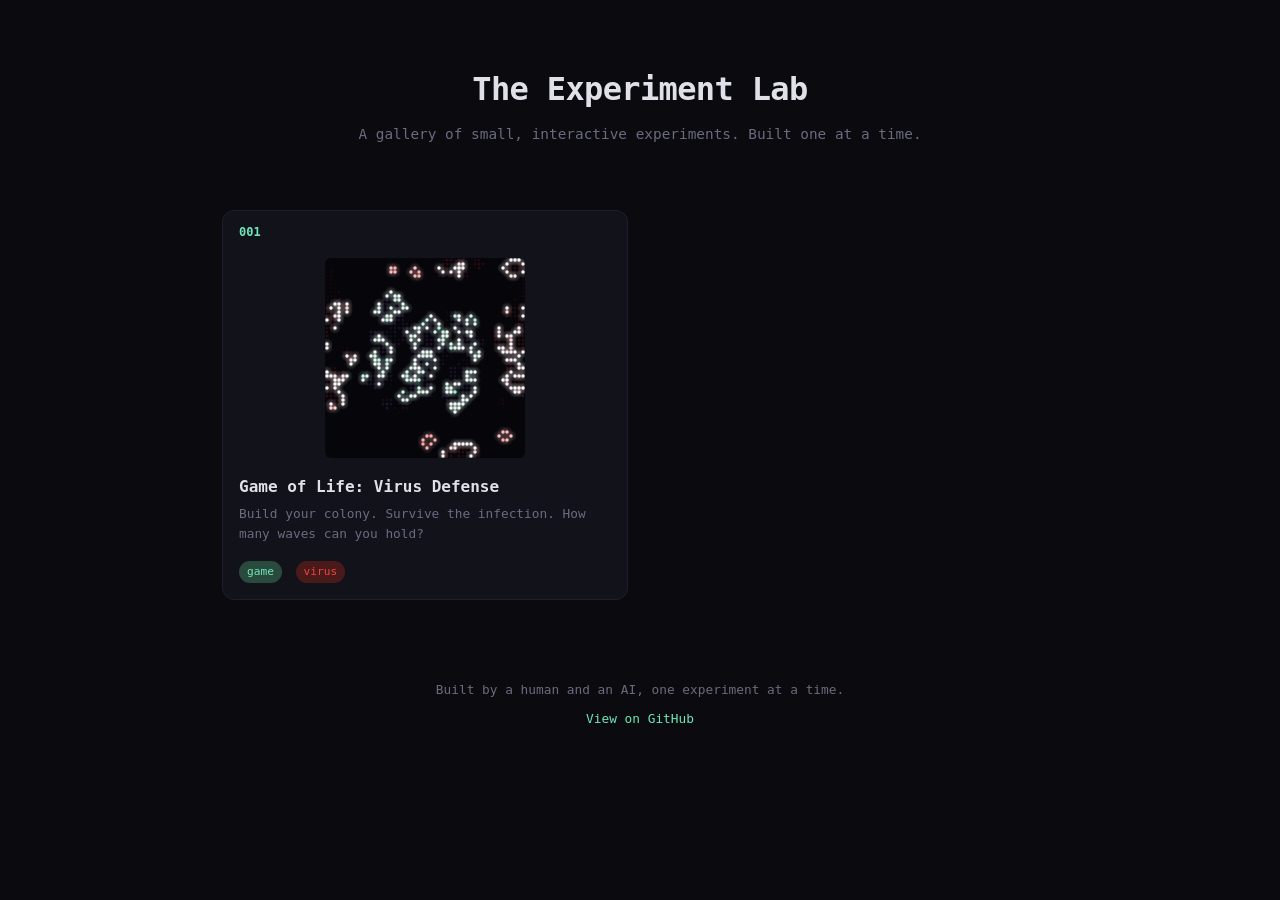
==== index.html @ 50972800 "Add virus defense game mode to Game of Life Two competing cell populations on the same grid: - Healt" ====
<!DOCTYPE html>
<html lang="en">
<head>
    <meta charset="UTF-8">
    <meta name="viewport" content="width=device-width, initial-scale=1.0">
    <title>The Experiment Lab</title>
    <link rel="stylesheet" href="style.css">
</head>
<body>
    <header>
        <h1>The Experiment Lab</h1>
        <p class="subtitle">A gallery of small, interactive experiments. Built one at a time.</p>
    </header>

    <main>
        <div class="grid">
            <a href="experiments/001-game-of-life/" class="card">
                <div class="card-number">001</div>
                <div class="card-preview">
                    <canvas id="preview-gol" width="200" height="200"></canvas>
                </div>
                <div class="card-info">
                    <h2>Game of Life: Virus Defense</h2>
                    <p>Build your colony. Survive the infection. How many waves can you hold?</p>
                    <span class="card-tag">game</span>
                    <span class="card-tag tag-virus">virus</span>
                </div>
            </a>
        </div>
    </main>

    <footer>
        <p>Built by a human and an AI, one experiment at a time.</p>
        <p><a href="https://github.com/runquik/gleaming_apple" class="gh-link">View on GitHub</a></p>
    </footer>

    <script>
    // Animated preview: green healthy vs red virus battle
    (function() {
        const canvas = document.getElementById('preview-gol');
        if (!canvas) return;
        const ctx = canvas.getContext('2d');
        const cols = 50, rows = 50;
        const cw = canvas.width / cols, ch = canvas.height / rows;
        const MAX_AGE = 60, FADE = 6, INF_THRESH = 3;
        const hPal = [[255,255,255],[110,231,183],[16,185,129],[6,95,70],[139,92,246]];
        const vPal = [[255,255,255],[252,165,165],[239,68,68],[185,28,28],[127,29,29]];

        let cType = new Uint8Array(rows*cols);
        let cAge = new Int16Array(rows*cols);
        let ghost = new Uint8Array(rows*cols);

        // Init: healthy in center, virus on edges
        for (let y = 0; y < rows; y++)
            for (let x = 0; x < cols; x++) {
                const i = y*cols+x;
                const edge = y < 3 || y >= rows-3 || x < 3 || x >= cols-3;
                const center = y > 12 && y < rows-12 && x > 12 && x < cols-12;
                if (center && Math.random() < 0.35) { cType[i]=1; cAge[i]=1; }
                else if (edge && Math.random() < 0.4) { cType[i]=2; cAge[i]=1; }
            }

        function lerp(stops, t) {
            t = Math.max(0, Math.min(1, t));
            const s = t*(stops.length-1), i = Math.floor(s), f = s-i;
            const a = stops[Math.min(i,stops.length-1)], b = stops[Math.min(i+1,stops.length-1)];
            return [a[0]+(b[0]-a[0])*f, a[1]+(b[1]-a[1])*f, a[2]+(b[2]-a[2])*f];
        }

        function step() {
            const nT = new Uint8Array(rows*cols), nA = new Int16Array(rows*cols);
            for (let y = 0; y < rows; y++)
                for (let x = 0; x < cols; x++) {
                    const i = y*cols+x;
                    let nH=0, nV=0;
                    for (let dy=-1;dy<=1;dy++) for(let dx=-1;dx<=1;dx++){
                        if(!dy&&!dx) continue;
                        const ni=((y+dy+rows)%rows)*cols+(x+dx+cols)%cols;
                        if(cType[ni]===1&&cAge[ni]>0) nH++;
                        if(cType[ni]===2&&cAge[ni]>0) nV++;
                    }
                    if(cType[i]===0||cAge[i]<=0){
                        const hB=nH===3, vB=nV===3;
                        if(hB&&vB){nT[i]=2;nA[i]=1;}
                        else if(vB){nT[i]=2;nA[i]=1;}
                        else if(hB){nT[i]=1;nA[i]=1;}
                        else{nT[i]=0;nA[i]=cAge[i]<0?cAge[i]+1:0;}
                    } else if(cType[i]===1){
                        if(nV>=INF_THRESH){nT[i]=2;nA[i]=1;}
                        else if(nH===2||nH===3){nT[i]=1;nA[i]=Math.min(cAge[i]+1,MAX_AGE);}
                        else{nT[i]=0;nA[i]=-FADE;}
                    } else {
                        if(nV===2||nV===3){nT[i]=2;nA[i]=Math.min(cAge[i]+1,MAX_AGE);}
                        else{nT[i]=0;nA[i]=-FADE;}
                    }
                }
            const prev=cType; cType=nT; cAge=nA;
            for(let i=0;i<rows*cols;i++){
                if(cType[i]===0&&cAge[i]<0&&prev[i]>0) ghost[i]=prev[i];
                else if(cAge[i]>=0) ghost[i]=0;
            }
            // If one side is extinct, reset
            let h=0,v=0;
            for(let i=0;i<rows*cols;i++){if(cType[i]===1&&cAge[i]>0)h++;if(cType[i]===2&&cAge[i]>0)v++;}
            if(h===0||v===0) reset();
        }

        function reset() {
            cType = new Uint8Array(rows*cols);
            cAge = new Int16Array(rows*cols);
            ghost = new Uint8Array(rows*cols);
            for (let y = 0; y < rows; y++)
                for (let x = 0; x < cols; x++) {
                    const i = y*cols+x;
                    const edge = y < 3 || y >= rows-3 || x < 3 || x >= cols-3;
                    const center = y > 12 && y < rows-12 && x > 12 && x < cols-12;
                    if (center && Math.random() < 0.35) { cType[i]=1; cAge[i]=1; }
                    else if (edge && Math.random() < 0.4) { cType[i]=2; cAge[i]=1; }
                }
        }

        function draw() {
            ctx.fillStyle = '#05050a';
            ctx.fillRect(0, 0, canvas.width, canvas.height);
            for (let y = 0; y < rows; y++)
                for (let x = 0; x < cols; x++) {
                    const i = y*cols+x, t=cType[i], a=cAge[i];
                    if(t>0&&a>0){
                        const pal = t===1?hPal:vPal;
                        const [r,g,b] = lerp(pal, a/MAX_AGE);
                        const cx=x*cw+cw/2, cy=y*ch+ch/2;
                        const br=Math.max(0.2,1-a/MAX_AGE);
                        const grad=ctx.createRadialGradient(cx,cy,0,cx,cy,cw*1.5);
                        grad.addColorStop(0,`rgba(${r|0},${g|0},${b|0},${(0.3*br).toFixed(2)})`);
                        grad.addColorStop(1,`rgba(${r|0},${g|0},${b|0},0)`);
                        ctx.fillStyle=grad;
                        ctx.fillRect(cx-cw*1.5,cy-ch*1.5,cw*3,ch*3);
                        ctx.fillStyle=`rgb(${r|0},${g|0},${b|0})`;
                        ctx.beginPath(); ctx.arc(cx,cy,cw/2-0.3,0,Math.PI*2); ctx.fill();
                    } else if(a<0){
                        const alpha=(-a/FADE)*0.3;
                        const [r,g,b]=ghost[i]===2?[120,30,30]:[80,60,120];
                        const cx=x*cw+cw/2, cy=y*ch+ch/2;
                        ctx.fillStyle=`rgba(${r},${g},${b},${alpha.toFixed(2)})`;
                        ctx.beginPath(); ctx.arc(cx,cy,cw/2-0.5,0,Math.PI*2); ctx.fill();
                    }
                }
        }

        function tick() { step(); draw(); }
        draw();
        setInterval(tick, 80);
    })();
    </script>
</body>
</html>
---- style.css ----
*,
*::before,
*::after {
    margin: 0;
    padding: 0;
    box-sizing: border-box;
}

:root {
    --bg: #0a0a0f;
    --surface: #12121a;
    --border: #1e1e2e;
    --text: #e0e0e8;
    --text-dim: #6b6b80;
    --accent: #6ee7b7;
    --accent-dim: #2a4a3e;
}

body {
    font-family: 'SF Mono', 'Fira Code', 'Cascadia Code', 'Consolas', monospace;
    background: var(--bg);
    color: var(--text);
    min-height: 100vh;
    line-height: 1.6;
}

header {
    text-align: center;
    padding: 4rem 2rem 2rem;
}

header h1 {
    font-size: 2rem;
    font-weight: 600;
    letter-spacing: -0.02em;
    margin-bottom: 0.5rem;
}

.subtitle {
    color: var(--text-dim);
    font-size: 0.9rem;
}

main {
    max-width: 900px;
    margin: 0 auto;
    padding: 2rem;
}

.grid {
    display: grid;
    grid-template-columns: repeat(auto-fill, minmax(280px, 1fr));
    gap: 1.5rem;
}

.card {
    display: block;
    background: var(--surface);
    border: 1px solid var(--border);
    border-radius: 12px;
    overflow: hidden;
    text-decoration: none;
    color: inherit;
    transition: border-color 0.2s, transform 0.2s;
}

.card:hover {
    border-color: var(--accent-dim);
    transform: translateY(-2px);
}

.card-number {
    padding: 0.75rem 1rem 0;
    font-size: 0.75rem;
    color: var(--accent);
    font-weight: 600;
}

.card-preview {
    padding: 1rem;
    display: flex;
    justify-content: center;
}

.card-preview canvas {
    border-radius: 6px;
    width: 100%;
    max-width: 200px;
    height: auto;
    aspect-ratio: 1;
}

.card-info {
    padding: 0 1rem 1rem;
}

.card-info h2 {
    font-size: 1rem;
    font-weight: 600;
    margin-bottom: 0.25rem;
}

.card-info p {
    font-size: 0.8rem;
    color: var(--text-dim);
    margin-bottom: 0.75rem;
}

.card-tag {
    display: inline-block;
    font-size: 0.7rem;
    padding: 0.15rem 0.5rem;
    background: var(--accent-dim);
    color: var(--accent);
    border-radius: 100px;
    margin-right: 0.25rem;
}

.card-tag.tag-virus {
    background: #4a1a1a;
    color: #ef4444;
}

footer {
    text-align: center;
    padding: 3rem 2rem;
    color: var(--text-dim);
    font-size: 0.8rem;
}

footer p {
    margin-bottom: 0.5rem;
}

.gh-link {
    color: var(--accent);
    text-decoration: none;
}

.gh-link:hover {
    text-decoration: underline;
}
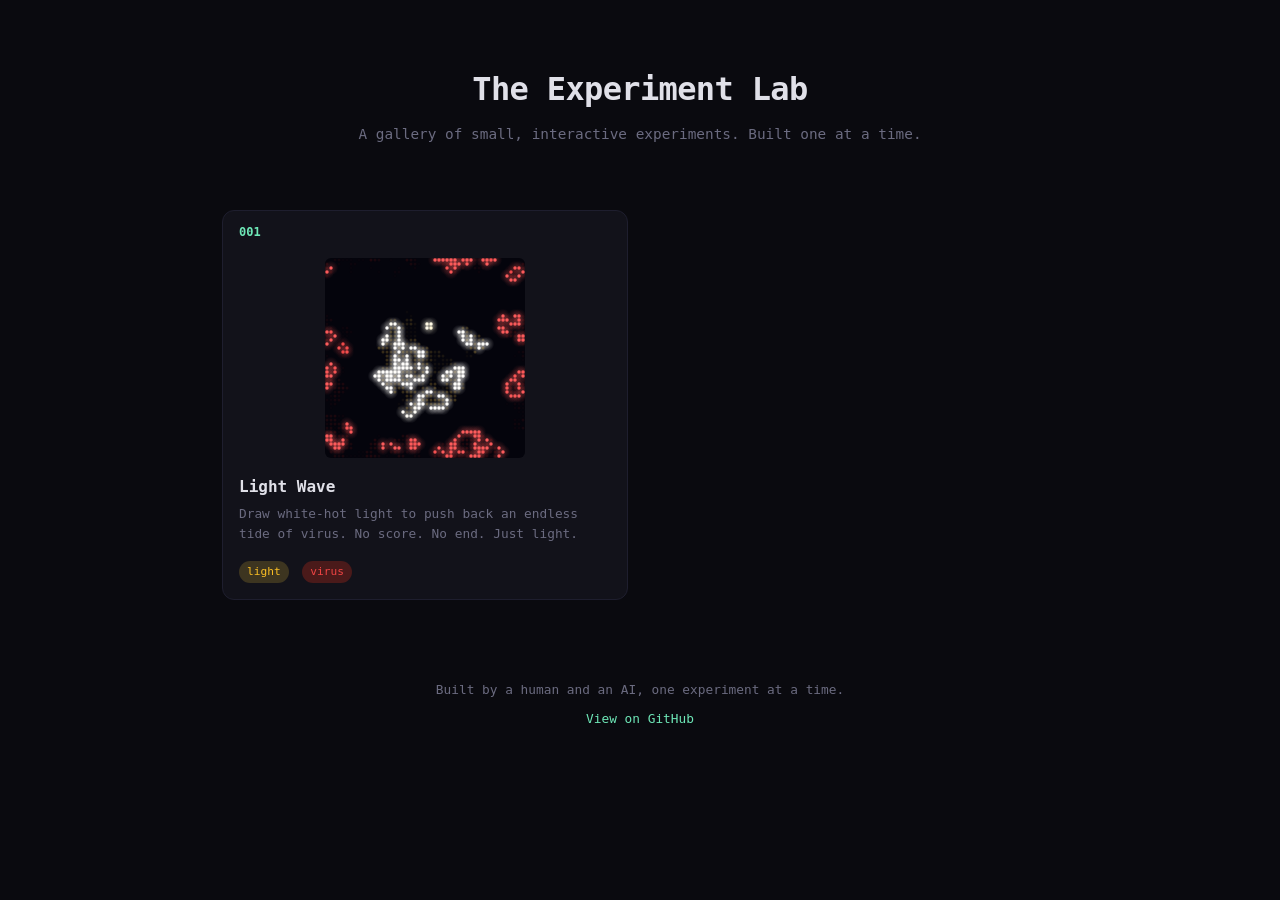
==== commit ab49a219: "Reimagine Game of Life as Light Wave — a meditative light-vs-virus experience Strip away all buttons" ====
--- a/index.html
+++ b/index.html
@@ -20,9 +20,9 @@
                     <canvas id="preview-gol" width="200" height="200"></canvas>
                 </div>
                 <div class="card-info">
-                    <h2>Game of Life: Virus Defense</h2>
-                    <p>Build your colony. Survive the infection. How many waves can you hold?</p>
-                    <span class="card-tag">game</span>
+                    <h2>Light Wave</h2>
+                    <p>Draw white-hot light to push back an endless tide of virus. No score. No end. Just light.</p>
+                    <span class="card-tag tag-light">light</span>
                     <span class="card-tag tag-virus">virus</span>
                 </div>
             </a>
@@ -35,30 +35,38 @@
     </footer>
 
     <script>
-    // Animated preview: green healthy vs red virus battle
+    // Preview: light vs virus battle with matching palettes
     (function() {
         const canvas = document.getElementById('preview-gol');
         if (!canvas) return;
         const ctx = canvas.getContext('2d');
         const cols = 50, rows = 50;
         const cw = canvas.width / cols, ch = canvas.height / rows;
-        const MAX_AGE = 60, FADE = 6, INF_THRESH = 3;
-        const hPal = [[255,255,255],[110,231,183],[16,185,129],[6,95,70],[139,92,246]];
-        const vPal = [[255,255,255],[252,165,165],[239,68,68],[185,28,28],[127,29,29]];
+        const MAX_AGE = 80, FADE = 8, CONV_L = 2, CONV_V = 4;
+
+        // Matching palettes from main game
+        const lPal = [[255,255,255],[255,245,210],[255,215,120],[255,175,55],[210,115,40]];
+        const vPal = [[255,95,95],[225,50,50],[185,22,22],[130,12,12],[75,5,5]];
 
         let cType = new Uint8Array(rows*cols);
-        let cAge = new Int16Array(rows*cols);
+        let cAge  = new Int16Array(rows*cols);
         let ghost = new Uint8Array(rows*cols);
+        let tick  = 0;
 
-        // Init: healthy in center, virus on edges
-        for (let y = 0; y < rows; y++)
-            for (let x = 0; x < cols; x++) {
-                const i = y*cols+x;
-                const edge = y < 3 || y >= rows-3 || x < 3 || x >= cols-3;
-                const center = y > 12 && y < rows-12 && x > 12 && x < cols-12;
-                if (center && Math.random() < 0.35) { cType[i]=1; cAge[i]=1; }
-                else if (edge && Math.random() < 0.4) { cType[i]=2; cAge[i]=1; }
-            }
+        function seed() {
+            cType = new Uint8Array(rows*cols);
+            cAge  = new Int16Array(rows*cols);
+            ghost = new Uint8Array(rows*cols);
+            for (let y = 0; y < rows; y++)
+                for (let x = 0; x < cols; x++) {
+                    const i = y*cols+x;
+                    const edge = y < 3 || y >= rows-3 || x < 3 || x >= cols-3;
+                    const center = y > 14 && y < rows-14 && x > 14 && x < cols-14;
+                    if (center && Math.random() < 0.35) { cType[i]=1; cAge[i]=1; }
+                    else if (edge && Math.random() < 0.4) { cType[i]=2; cAge[i]=1; }
+                }
+        }
+        seed();
 
         function lerp(stops, t) {
             t = Math.max(0, Math.min(1, t));
@@ -72,74 +80,68 @@
             for (let y = 0; y < rows; y++)
                 for (let x = 0; x < cols; x++) {
                     const i = y*cols+x;
-                    let nH=0, nV=0;
+                    let nL=0, nV=0;
                     for (let dy=-1;dy<=1;dy++) for(let dx=-1;dx<=1;dx++){
                         if(!dy&&!dx) continue;
                         const ni=((y+dy+rows)%rows)*cols+(x+dx+cols)%cols;
-                        if(cType[ni]===1&&cAge[ni]>0) nH++;
+                        if(cType[ni]===1&&cAge[ni]>0) nL++;
                         if(cType[ni]===2&&cAge[ni]>0) nV++;
                     }
                     if(cType[i]===0||cAge[i]<=0){
-                        const hB=nH===3, vB=nV===3;
-                        if(hB&&vB){nT[i]=2;nA[i]=1;}
+                        const lB=nL===3, vB=nV===3;
+                        if(lB&&vB){nT[i]=1;nA[i]=1;}
+                        else if(lB){nT[i]=1;nA[i]=1;}
                         else if(vB){nT[i]=2;nA[i]=1;}
-                        else if(hB){nT[i]=1;nA[i]=1;}
                         else{nT[i]=0;nA[i]=cAge[i]<0?cAge[i]+1:0;}
                     } else if(cType[i]===1){
-                        if(nV>=INF_THRESH){nT[i]=2;nA[i]=1;}
-                        else if(nH===2||nH===3){nT[i]=1;nA[i]=Math.min(cAge[i]+1,MAX_AGE);}
+                        if(nV>=CONV_V){nT[i]=2;nA[i]=1;}
+                        else if(nL===2||nL===3){nT[i]=1;nA[i]=Math.min(cAge[i]+1,MAX_AGE);}
                         else{nT[i]=0;nA[i]=-FADE;}
                     } else {
-                        if(nV===2||nV===3){nT[i]=2;nA[i]=Math.min(cAge[i]+1,MAX_AGE);}
+                        if(nL>=CONV_L){nT[i]=1;nA[i]=1;}
+                        else if(nV===2||nV===3){nT[i]=2;nA[i]=Math.min(cAge[i]+1,MAX_AGE);}
                         else{nT[i]=0;nA[i]=-FADE;}
                     }
                 }
-            const prev=cType; cType=nT; cAge=nA;
+            const prev=cType; cType=nT; cAge=nA; tick++;
             for(let i=0;i<rows*cols;i++){
                 if(cType[i]===0&&cAge[i]<0&&prev[i]>0) ghost[i]=prev[i];
                 else if(cAge[i]>=0) ghost[i]=0;
             }
-            // If one side is extinct, reset
             let h=0,v=0;
             for(let i=0;i<rows*cols;i++){if(cType[i]===1&&cAge[i]>0)h++;if(cType[i]===2&&cAge[i]>0)v++;}
-            if(h===0||v===0) reset();
-        }
-
-        function reset() {
-            cType = new Uint8Array(rows*cols);
-            cAge = new Int16Array(rows*cols);
-            ghost = new Uint8Array(rows*cols);
-            for (let y = 0; y < rows; y++)
-                for (let x = 0; x < cols; x++) {
-                    const i = y*cols+x;
-                    const edge = y < 3 || y >= rows-3 || x < 3 || x >= cols-3;
-                    const center = y > 12 && y < rows-12 && x > 12 && x < cols-12;
-                    if (center && Math.random() < 0.35) { cType[i]=1; cAge[i]=1; }
-                    else if (edge && Math.random() < 0.4) { cType[i]=2; cAge[i]=1; }
-                }
+            if(h===0||v===0) seed();
         }
 
         function draw() {
-            ctx.fillStyle = '#05050a';
+            ctx.fillStyle = '#04040c';
             ctx.fillRect(0, 0, canvas.width, canvas.height);
+            const pulse = Math.sin(tick*0.12)*0.15+0.85;
             for (let y = 0; y < rows; y++)
                 for (let x = 0; x < cols; x++) {
                     const i = y*cols+x, t=cType[i], a=cAge[i];
                     if(t>0&&a>0){
-                        const pal = t===1?hPal:vPal;
+                        const pal = t===1?lPal:vPal;
                         const [r,g,b] = lerp(pal, a/MAX_AGE);
                         const cx=x*cw+cw/2, cy=y*ch+ch/2;
-                        const br=Math.max(0.2,1-a/MAX_AGE);
-                        const grad=ctx.createRadialGradient(cx,cy,0,cx,cy,cw*1.5);
-                        grad.addColorStop(0,`rgba(${r|0},${g|0},${b|0},${(0.3*br).toFixed(2)})`);
+                        const br=Math.max(0.15,1-a/MAX_AGE);
+                        const gA = t===1 ? 0.35*br : 0.25*br*pulse;
+                        const grad=ctx.createRadialGradient(cx,cy,0,cx,cy,cw*1.8);
+                        grad.addColorStop(0,`rgba(${r|0},${g|0},${b|0},${gA.toFixed(2)})`);
                         grad.addColorStop(1,`rgba(${r|0},${g|0},${b|0},0)`);
                         ctx.fillStyle=grad;
-                        ctx.fillRect(cx-cw*1.5,cy-ch*1.5,cw*3,ch*3);
+                        ctx.fillRect(cx-cw*1.8,cy-ch*1.8,cw*3.6,ch*3.6);
                         ctx.fillStyle=`rgb(${r|0},${g|0},${b|0})`;
                         ctx.beginPath(); ctx.arc(cx,cy,cw/2-0.3,0,Math.PI*2); ctx.fill();
+                        // White-hot core on young light cells
+                        if(t===1 && a < MAX_AGE*0.35) {
+                            const ca = (1 - a/(MAX_AGE*0.35))*0.7;
+                            ctx.fillStyle=`rgba(255,255,255,${ca.toFixed(2)})`;
+                            ctx.beginPath(); ctx.arc(cx,cy,cw*0.2,0,Math.PI*2); ctx.fill();
+                        }
                     } else if(a<0){
                         const alpha=(-a/FADE)*0.3;
-                        const [r,g,b]=ghost[i]===2?[120,30,30]:[80,60,120];
+                        const [r,g,b]=ghost[i]===2?[110,20,20]:[200,160,60];
                         const cx=x*cw+cw/2, cy=y*ch+ch/2;
                         ctx.fillStyle=`rgba(${r},${g},${b},${alpha.toFixed(2)})`;
                         ctx.beginPath(); ctx.arc(cx,cy,cw/2-0.5,0,Math.PI*2); ctx.fill();
@@ -147,9 +149,9 @@
                 }
         }
 
-        function tick() { step(); draw(); }
+        function frame() { step(); draw(); }
         draw();
-        setInterval(tick, 80);
+        setInterval(frame, 80);
     })();
     </script>
 </body>
--- a/style.css
+++ b/style.css
@@ -116,6 +116,11 @@
     margin-right: 0.25rem;
 }
 
+.card-tag.tag-light {
+    background: #3d3520;
+    color: #fbbf24;
+}
+
 .card-tag.tag-virus {
     background: #4a1a1a;
     color: #ef4444;
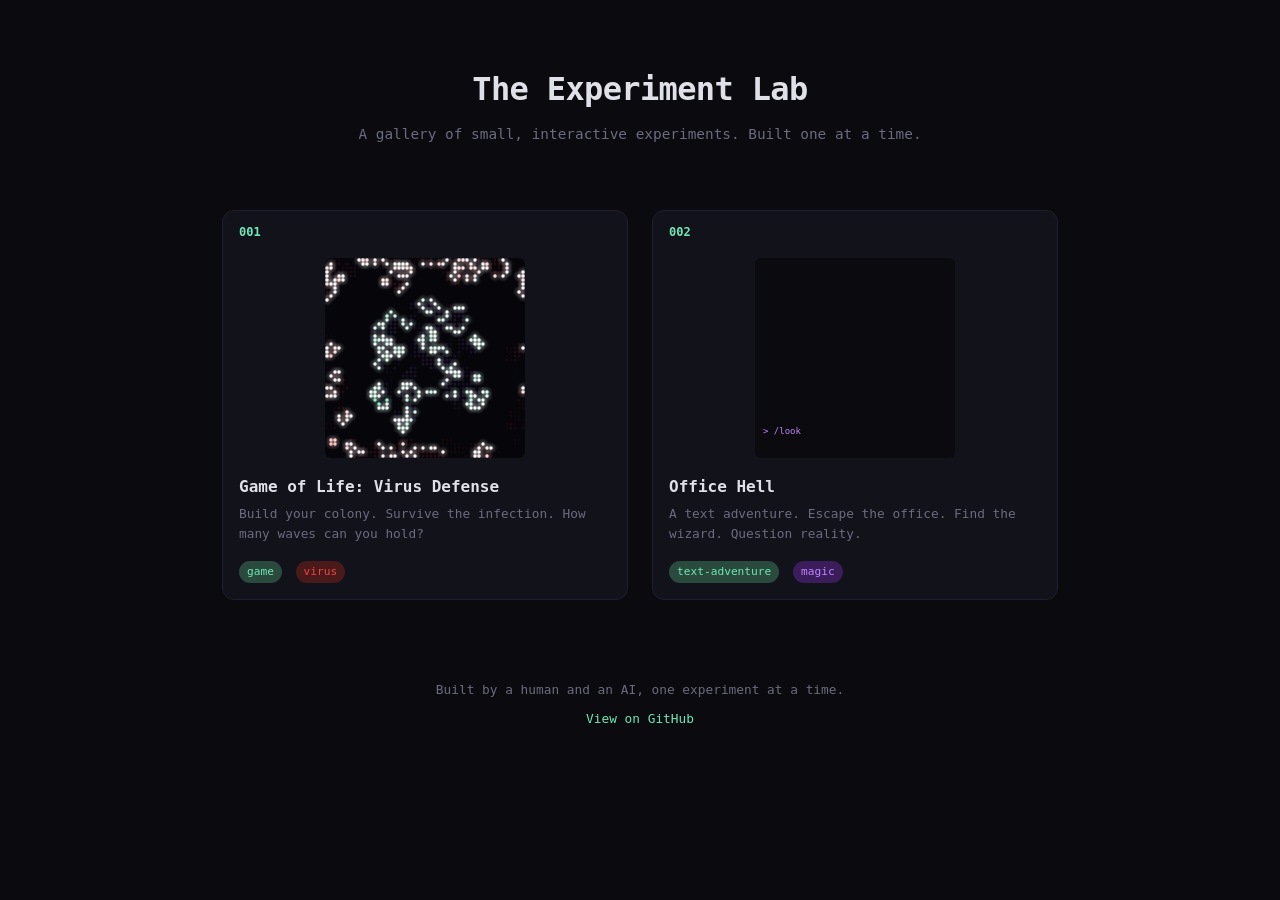
==== commit b4d67cf2: "Add Office Hell text adventure (experiment 002) A parser-based text adventure in the style of Sierra" ====
--- a/index.html
+++ b/index.html
@@ -20,10 +20,23 @@
                     <canvas id="preview-gol" width="200" height="200"></canvas>
                 </div>
                 <div class="card-info">
-                    <h2>Light Wave</h2>
-                    <p>Draw white-hot light to push back an endless tide of virus. No score. No end. Just light.</p>
-                    <span class="card-tag tag-light">light</span>
+                    <h2>Game of Life: Virus Defense</h2>
+                    <p>Build your colony. Survive the infection. How many waves can you hold?</p>
+                    <span class="card-tag">game</span>
                     <span class="card-tag tag-virus">virus</span>
+                </div>
+            </a>
+
+            <a href="experiments/002-office-hell/" class="card">
+                <div class="card-number">002</div>
+                <div class="card-preview">
+                    <div id="preview-office" class="text-preview"></div>
+                </div>
+                <div class="card-info">
+                    <h2>Office Hell</h2>
+                    <p>A text adventure. Escape the office. Find the wizard. Question reality.</p>
+                    <span class="card-tag">text-adventure</span>
+                    <span class="card-tag tag-magic">magic</span>
                 </div>
             </a>
         </div>
@@ -35,113 +48,111 @@
     </footer>
 
     <script>
-    // Preview: light vs virus battle with matching palettes
+    // Animated preview: green healthy vs red virus battle
     (function() {
         const canvas = document.getElementById('preview-gol');
         if (!canvas) return;
         const ctx = canvas.getContext('2d');
         const cols = 50, rows = 50;
         const cw = canvas.width / cols, ch = canvas.height / rows;
-        const MAX_AGE = 80, FADE = 8, CONV_L = 2, CONV_V = 4;
-
-        // Matching palettes from main game
-        const lPal = [[255,255,255],[255,245,210],[255,215,120],[255,175,55],[210,115,40]];
-        const vPal = [[255,95,95],[225,50,50],[185,22,22],[130,12,12],[75,5,5]];
+        const MAX_AGE = 60, FADE = 6, INF_THRESH = 3;
+        const hPal = [[255,255,255],[110,231,183],[16,185,129],[6,95,70],[139,92,246]];
+        const vPal = [[255,255,255],[252,165,165],[239,68,68],[185,28,28],[127,29,29]];
 
         let cType = new Uint8Array(rows*cols);
-        let cAge  = new Int16Array(rows*cols);
+        let cAge = new Int16Array(rows*cols);
         let ghost = new Uint8Array(rows*cols);
-        let tick  = 0;
-
-        function seed() {
+
+        // Init: healthy in center, virus on edges
+        for (let y = 0; y < rows; y++)
+            for (let x = 0; x < cols; x++) {
+                const i = y*cols+x;
+                const edge = y < 3 || y >= rows-3 || x < 3 || x >= cols-3;
+                const center = y > 12 && y < rows-12 && x > 12 && x < cols-12;
+                if (center && Math.random() < 0.35) { cType[i]=1; cAge[i]=1; }
+                else if (edge && Math.random() < 0.4) { cType[i]=2; cAge[i]=1; }
+            }
+
+        function lerp(stops, t) {
+            t = Math.max(0, Math.min(1, t));
+            const s = t*(stops.length-1), i = Math.floor(s), f = s-i;
+            const a = stops[Math.min(i,stops.length-1)], b = stops[Math.min(i+1,stops.length-1)];
+            return [a[0]+(b[0]-a[0])*f, a[1]+(b[1]-a[1])*f, a[2]+(b[2]-a[2])*f];
+        }
+
+        function step() {
+            const nT = new Uint8Array(rows*cols), nA = new Int16Array(rows*cols);
+            for (let y = 0; y < rows; y++)
+                for (let x = 0; x < cols; x++) {
+                    const i = y*cols+x;
+                    let nH=0, nV=0;
+                    for (let dy=-1;dy<=1;dy++) for(let dx=-1;dx<=1;dx++){
+                        if(!dy&&!dx) continue;
+                        const ni=((y+dy+rows)%rows)*cols+(x+dx+cols)%cols;
+                        if(cType[ni]===1&&cAge[ni]>0) nH++;
+                        if(cType[ni]===2&&cAge[ni]>0) nV++;
+                    }
+                    if(cType[i]===0||cAge[i]<=0){
+                        const hB=nH===3, vB=nV===3;
+                        if(hB&&vB){nT[i]=2;nA[i]=1;}
+                        else if(vB){nT[i]=2;nA[i]=1;}
+                        else if(hB){nT[i]=1;nA[i]=1;}
+                        else{nT[i]=0;nA[i]=cAge[i]<0?cAge[i]+1:0;}
+                    } else if(cType[i]===1){
+                        if(nV>=INF_THRESH){nT[i]=2;nA[i]=1;}
+                        else if(nH===2||nH===3){nT[i]=1;nA[i]=Math.min(cAge[i]+1,MAX_AGE);}
+                        else{nT[i]=0;nA[i]=-FADE;}
+                    } else {
+                        if(nV===2||nV===3){nT[i]=2;nA[i]=Math.min(cAge[i]+1,MAX_AGE);}
+                        else{nT[i]=0;nA[i]=-FADE;}
+                    }
+                }
+            const prev=cType; cType=nT; cAge=nA;
+            for(let i=0;i<rows*cols;i++){
+                if(cType[i]===0&&cAge[i]<0&&prev[i]>0) ghost[i]=prev[i];
+                else if(cAge[i]>=0) ghost[i]=0;
+            }
+            // If one side is extinct, reset
+            let h=0,v=0;
+            for(let i=0;i<rows*cols;i++){if(cType[i]===1&&cAge[i]>0)h++;if(cType[i]===2&&cAge[i]>0)v++;}
+            if(h===0||v===0) reset();
+        }
+
+        function reset() {
             cType = new Uint8Array(rows*cols);
-            cAge  = new Int16Array(rows*cols);
+            cAge = new Int16Array(rows*cols);
             ghost = new Uint8Array(rows*cols);
             for (let y = 0; y < rows; y++)
                 for (let x = 0; x < cols; x++) {
                     const i = y*cols+x;
                     const edge = y < 3 || y >= rows-3 || x < 3 || x >= cols-3;
-                    const center = y > 14 && y < rows-14 && x > 14 && x < cols-14;
+                    const center = y > 12 && y < rows-12 && x > 12 && x < cols-12;
                     if (center && Math.random() < 0.35) { cType[i]=1; cAge[i]=1; }
                     else if (edge && Math.random() < 0.4) { cType[i]=2; cAge[i]=1; }
                 }
         }
-        seed();
-
-        function lerp(stops, t) {
-            t = Math.max(0, Math.min(1, t));
-            const s = t*(stops.length-1), i = Math.floor(s), f = s-i;
-            const a = stops[Math.min(i,stops.length-1)], b = stops[Math.min(i+1,stops.length-1)];
-            return [a[0]+(b[0]-a[0])*f, a[1]+(b[1]-a[1])*f, a[2]+(b[2]-a[2])*f];
-        }
-
-        function step() {
-            const nT = new Uint8Array(rows*cols), nA = new Int16Array(rows*cols);
-            for (let y = 0; y < rows; y++)
-                for (let x = 0; x < cols; x++) {
-                    const i = y*cols+x;
-                    let nL=0, nV=0;
-                    for (let dy=-1;dy<=1;dy++) for(let dx=-1;dx<=1;dx++){
-                        if(!dy&&!dx) continue;
-                        const ni=((y+dy+rows)%rows)*cols+(x+dx+cols)%cols;
-                        if(cType[ni]===1&&cAge[ni]>0) nL++;
-                        if(cType[ni]===2&&cAge[ni]>0) nV++;
-                    }
-                    if(cType[i]===0||cAge[i]<=0){
-                        const lB=nL===3, vB=nV===3;
-                        if(lB&&vB){nT[i]=1;nA[i]=1;}
-                        else if(lB){nT[i]=1;nA[i]=1;}
-                        else if(vB){nT[i]=2;nA[i]=1;}
-                        else{nT[i]=0;nA[i]=cAge[i]<0?cAge[i]+1:0;}
-                    } else if(cType[i]===1){
-                        if(nV>=CONV_V){nT[i]=2;nA[i]=1;}
-                        else if(nL===2||nL===3){nT[i]=1;nA[i]=Math.min(cAge[i]+1,MAX_AGE);}
-                        else{nT[i]=0;nA[i]=-FADE;}
-                    } else {
-                        if(nL>=CONV_L){nT[i]=1;nA[i]=1;}
-                        else if(nV===2||nV===3){nT[i]=2;nA[i]=Math.min(cAge[i]+1,MAX_AGE);}
-                        else{nT[i]=0;nA[i]=-FADE;}
-                    }
-                }
-            const prev=cType; cType=nT; cAge=nA; tick++;
-            for(let i=0;i<rows*cols;i++){
-                if(cType[i]===0&&cAge[i]<0&&prev[i]>0) ghost[i]=prev[i];
-                else if(cAge[i]>=0) ghost[i]=0;
-            }
-            let h=0,v=0;
-            for(let i=0;i<rows*cols;i++){if(cType[i]===1&&cAge[i]>0)h++;if(cType[i]===2&&cAge[i]>0)v++;}
-            if(h===0||v===0) seed();
-        }
 
         function draw() {
-            ctx.fillStyle = '#04040c';
+            ctx.fillStyle = '#05050a';
             ctx.fillRect(0, 0, canvas.width, canvas.height);
-            const pulse = Math.sin(tick*0.12)*0.15+0.85;
             for (let y = 0; y < rows; y++)
                 for (let x = 0; x < cols; x++) {
                     const i = y*cols+x, t=cType[i], a=cAge[i];
                     if(t>0&&a>0){
-                        const pal = t===1?lPal:vPal;
+                        const pal = t===1?hPal:vPal;
                         const [r,g,b] = lerp(pal, a/MAX_AGE);
                         const cx=x*cw+cw/2, cy=y*ch+ch/2;
-                        const br=Math.max(0.15,1-a/MAX_AGE);
-                        const gA = t===1 ? 0.35*br : 0.25*br*pulse;
-                        const grad=ctx.createRadialGradient(cx,cy,0,cx,cy,cw*1.8);
-                        grad.addColorStop(0,`rgba(${r|0},${g|0},${b|0},${gA.toFixed(2)})`);
+                        const br=Math.max(0.2,1-a/MAX_AGE);
+                        const grad=ctx.createRadialGradient(cx,cy,0,cx,cy,cw*1.5);
+                        grad.addColorStop(0,`rgba(${r|0},${g|0},${b|0},${(0.3*br).toFixed(2)})`);
                         grad.addColorStop(1,`rgba(${r|0},${g|0},${b|0},0)`);
                         ctx.fillStyle=grad;
-                        ctx.fillRect(cx-cw*1.8,cy-ch*1.8,cw*3.6,ch*3.6);
+                        ctx.fillRect(cx-cw*1.5,cy-ch*1.5,cw*3,ch*3);
                         ctx.fillStyle=`rgb(${r|0},${g|0},${b|0})`;
                         ctx.beginPath(); ctx.arc(cx,cy,cw/2-0.3,0,Math.PI*2); ctx.fill();
-                        // White-hot core on young light cells
-                        if(t===1 && a < MAX_AGE*0.35) {
-                            const ca = (1 - a/(MAX_AGE*0.35))*0.7;
-                            ctx.fillStyle=`rgba(255,255,255,${ca.toFixed(2)})`;
-                            ctx.beginPath(); ctx.arc(cx,cy,cw*0.2,0,Math.PI*2); ctx.fill();
-                        }
                     } else if(a<0){
                         const alpha=(-a/FADE)*0.3;
-                        const [r,g,b]=ghost[i]===2?[110,20,20]:[200,160,60];
+                        const [r,g,b]=ghost[i]===2?[120,30,30]:[80,60,120];
                         const cx=x*cw+cw/2, cy=y*ch+ch/2;
                         ctx.fillStyle=`rgba(${r},${g},${b},${alpha.toFixed(2)})`;
                         ctx.beginPath(); ctx.arc(cx,cy,cw/2-0.5,0,Math.PI*2); ctx.fill();
@@ -149,9 +160,58 @@
                 }
         }
 
-        function frame() { step(); draw(); }
+        function tick() { step(); draw(); }
         draw();
-        setInterval(frame, 80);
+        setInterval(tick, 80);
+    })();
+
+    // Text preview for Office Hell
+    (function() {
+        const el = document.getElementById('preview-office');
+        if (!el) return;
+
+        const lines = [
+            { text: '> /look', color: '#c084fc' },
+            { text: '', color: '' },
+            { text: 'ELEVATOR LOBBY', color: '#4ade80' },
+            { text: 'Fluorescent lights flicker.', color: '#c8c8d0' },
+            { text: 'KAREN patrols nearby.', color: '#38bdf8' },
+            { text: '', color: '' },
+            { text: '> /go south', color: '#c084fc' },
+            { text: '', color: '' },
+            { text: 'YOUR CUBICLE', color: '#4ade80' },
+            { text: 'A DEAD PLANT mocks you.', color: '#facc15' },
+            { text: '', color: '' },
+            { text: '> /open closet', color: '#c084fc' },
+            { text: '', color: '' },
+            { text: 'The closet is... bigger', color: '#c8c8d0' },
+            { text: 'on the inside??', color: '#c8c8d0' },
+            { text: '', color: '' },
+            { text: 'A SPELLBOOK glows.', color: '#c084fc', glow: true },
+            { text: '', color: '' },
+            { text: '"What the hell."', color: '#c8c8d0' },
+        ];
+
+        let idx = 0;
+        el.style.cssText = 'font-family:monospace;font-size:9px;line-height:1.4;padding:8px;background:#0a0a0f;border-radius:6px;height:200px;overflow:hidden;display:flex;flex-direction:column;justify-content:flex-end;';
+
+        function addLine() {
+            const line = lines[idx % lines.length];
+            const div = document.createElement('div');
+            div.textContent = line.text || '\u00A0';
+            div.style.color = line.color || '#666';
+            if (line.glow) div.style.textShadow = '0 0 8px #c084fc';
+            el.appendChild(div);
+
+            while (el.children.length > 12) el.removeChild(el.firstChild);
+
+            idx++;
+            if (idx % lines.length === 0) {
+                setTimeout(() => { el.innerHTML = ''; }, 2000);
+            }
+        }
+
+        setInterval(addLine, 400);
     })();
     </script>
 </body>
--- a/style.css
+++ b/style.css
@@ -116,14 +116,20 @@
     margin-right: 0.25rem;
 }
 
-.card-tag.tag-light {
-    background: #3d3520;
-    color: #fbbf24;
-}
-
 .card-tag.tag-virus {
     background: #4a1a1a;
     color: #ef4444;
+}
+
+.card-tag.tag-magic {
+    background: #3b1d5c;
+    color: #c084fc;
+}
+
+.text-preview {
+    width: 100%;
+    max-width: 200px;
+    aspect-ratio: 1;
 }
 
 footer {
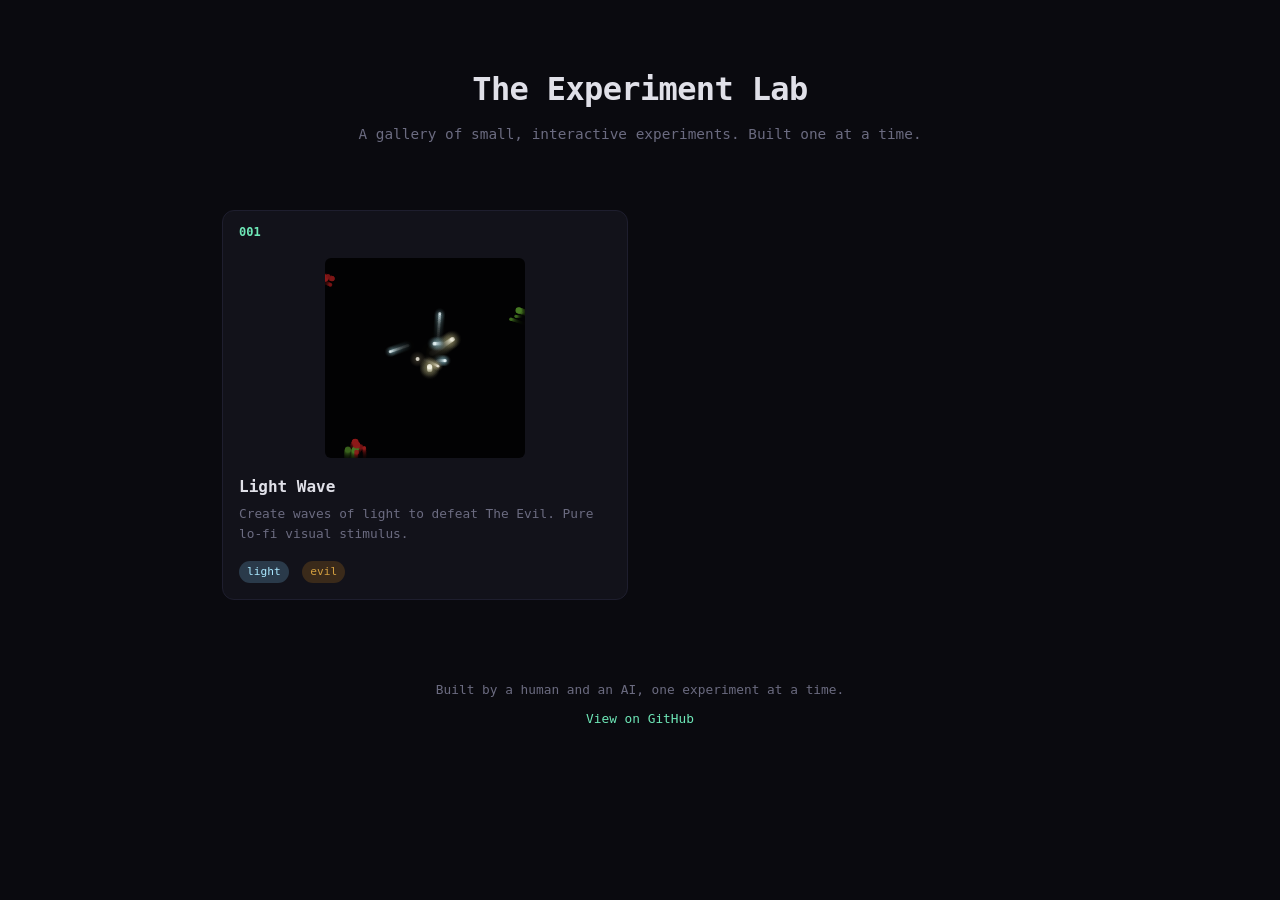
==== commit a2383380: "Rename to Light Wave with particle-based light vs evil gameplay Replace the Game of Life virus defen" ====
--- a/index.html
+++ b/index.html
@@ -17,26 +17,13 @@
             <a href="experiments/001-game-of-life/" class="card">
                 <div class="card-number">001</div>
                 <div class="card-preview">
-                    <canvas id="preview-gol" width="200" height="200"></canvas>
+                    <canvas id="preview-lw" width="200" height="200"></canvas>
                 </div>
                 <div class="card-info">
-                    <h2>Game of Life: Virus Defense</h2>
-                    <p>Build your colony. Survive the infection. How many waves can you hold?</p>
-                    <span class="card-tag">game</span>
-                    <span class="card-tag tag-virus">virus</span>
-                </div>
-            </a>
-
-            <a href="experiments/002-office-hell/" class="card">
-                <div class="card-number">002</div>
-                <div class="card-preview">
-                    <div id="preview-office" class="text-preview"></div>
-                </div>
-                <div class="card-info">
-                    <h2>Office Hell</h2>
-                    <p>A text adventure. Escape the office. Find the wizard. Question reality.</p>
-                    <span class="card-tag">text-adventure</span>
-                    <span class="card-tag tag-magic">magic</span>
+                    <h2>Light Wave</h2>
+                    <p>Create waves of light to defeat The Evil. Pure lo-fi visual stimulus.</p>
+                    <span class="card-tag tag-light">light</span>
+                    <span class="card-tag tag-evil">evil</span>
                 </div>
             </a>
         </div>
@@ -48,170 +35,148 @@
     </footer>
 
     <script>
-    // Animated preview: green healthy vs red virus battle
+    // Animated preview: light particles vs evil blobs
     (function() {
-        const canvas = document.getElementById('preview-gol');
+        const canvas = document.getElementById('preview-lw');
         if (!canvas) return;
         const ctx = canvas.getContext('2d');
-        const cols = 50, rows = 50;
-        const cw = canvas.width / cols, ch = canvas.height / rows;
-        const MAX_AGE = 60, FADE = 6, INF_THRESH = 3;
-        const hPal = [[255,255,255],[110,231,183],[16,185,129],[6,95,70],[139,92,246]];
-        const vPal = [[255,255,255],[252,165,165],[239,68,68],[185,28,28],[127,29,29]];
+        const W = canvas.width, H = canvas.height;
 
-        let cType = new Uint8Array(rows*cols);
-        let cAge = new Int16Array(rows*cols);
-        let ghost = new Uint8Array(rows*cols);
+        const particles = [];
+        const evils = [];
+        const sparks = [];
+        let time = 0;
 
-        // Init: healthy in center, virus on edges
-        for (let y = 0; y < rows; y++)
-            for (let x = 0; x < cols; x++) {
-                const i = y*cols+x;
-                const edge = y < 3 || y >= rows-3 || x < 3 || x >= cols-3;
-                const center = y > 12 && y < rows-12 && x > 12 && x < cols-12;
-                if (center && Math.random() < 0.35) { cType[i]=1; cAge[i]=1; }
-                else if (edge && Math.random() < 0.4) { cType[i]=2; cAge[i]=1; }
+        function spawnLight() {
+            const angle = Math.random() * Math.PI * 2;
+            const speed = 0.5 + Math.random() * 1.5;
+            const hue = Math.random() < 0.3 ? 45 : Math.random() < 0.5 ? 190 : 55;
+            particles.push({
+                x: W / 2 + (Math.random() - 0.5) * 40,
+                y: H / 2 + (Math.random() - 0.5) * 40,
+                vx: Math.cos(angle) * speed,
+                vy: Math.sin(angle) * speed,
+                life: 1.0,
+                decay: 0.005 + Math.random() * 0.005,
+                radius: 1.5 + Math.random() * 1.5,
+                hue, sat: 70, lit: 80,
+            });
+        }
+
+        function spawnEvil() {
+            const colors = [
+                { h: 0, s: 70, l: 25 },
+                { h: 95, s: 55, l: 22 },
+                { h: 50, s: 65, l: 30 },
+            ];
+            const col = colors[Math.floor(Math.random() * 3)];
+            const edge = Math.floor(Math.random() * 4);
+            let x, y, vx, vy;
+            const sp = 0.2 + Math.random() * 0.3;
+            if (edge === 0) { x = 0; y = Math.random() * H; vx = sp; vy = (Math.random()-0.5)*sp; }
+            else if (edge === 1) { x = W; y = Math.random() * H; vx = -sp; vy = (Math.random()-0.5)*sp; }
+            else if (edge === 2) { x = Math.random() * W; y = 0; vx = (Math.random()-0.5)*sp; vy = sp; }
+            else { x = Math.random() * W; y = H; vx = (Math.random()-0.5)*sp; vy = -sp; }
+
+            const cells = [];
+            for (let i = 0; i < 4 + Math.floor(Math.random() * 4); i++) {
+                const a = Math.random() * Math.PI * 2;
+                const d = Math.random() * 8;
+                cells.push({ ox: Math.cos(a)*d, oy: Math.sin(a)*d, r: 1.5+Math.random()*2, phase: Math.random()*6.28, alive: true });
+            }
+            evils.push({ x, y, vx, vy, h: col.h, s: col.s, l: col.l, cells, wobble: Math.random()*6.28 });
+        }
+
+        // Init
+        for (let i = 0; i < 4; i++) spawnEvil();
+
+        function tick() {
+            time++;
+            ctx.fillStyle = 'rgba(2,2,6,0.15)';
+            ctx.fillRect(0, 0, W, H);
+
+            // Spawn light from center periodically
+            if (time % 3 === 0) spawnLight();
+            if (time % 80 === 0) spawnEvil();
+
+            // Update & draw particles
+            for (let i = particles.length - 1; i >= 0; i--) {
+                const p = particles[i];
+                p.x += p.vx; p.y += p.vy;
+                p.vx *= 0.997; p.vy *= 0.997;
+                p.life -= p.decay;
+                if (p.life <= 0 || p.x < -10 || p.x > W+10 || p.y < -10 || p.y > H+10) {
+                    particles.splice(i, 1); continue;
+                }
+                const a = p.life * 0.8;
+                const r = p.radius * p.life;
+                const gr = r * 4;
+                const g = ctx.createRadialGradient(p.x,p.y,0,p.x,p.y,gr);
+                g.addColorStop(0, `hsla(${p.hue},${p.sat}%,${p.lit}%,${a*0.3})`);
+                g.addColorStop(1, `hsla(${p.hue},${p.sat}%,${p.lit}%,0)`);
+                ctx.fillStyle = g;
+                ctx.fillRect(p.x-gr,p.y-gr,gr*2,gr*2);
+                ctx.beginPath(); ctx.arc(p.x,p.y,r,0,Math.PI*2);
+                ctx.fillStyle = `hsla(${p.hue},${p.sat-10}%,${Math.min(p.lit+15,95)}%,${a})`;
+                ctx.fill();
             }
 
-        function lerp(stops, t) {
-            t = Math.max(0, Math.min(1, t));
-            const s = t*(stops.length-1), i = Math.floor(s), f = s-i;
-            const a = stops[Math.min(i,stops.length-1)], b = stops[Math.min(i+1,stops.length-1)];
-            return [a[0]+(b[0]-a[0])*f, a[1]+(b[1]-a[1])*f, a[2]+(b[2]-a[2])*f];
-        }
+            // Update & draw evil
+            for (let i = evils.length - 1; i >= 0; i--) {
+                const b = evils[i];
+                b.wobble += 0.04;
+                b.x += b.vx; b.y += b.vy;
+                const tcx = W/2 - b.x, tcy = H/2 - b.y;
+                const td = Math.sqrt(tcx*tcx+tcy*tcy);
+                if (td > 20) { b.vx += (tcx/td)*0.01; b.vy += (tcy/td)*0.01; }
+                const sp = Math.sqrt(b.vx*b.vx+b.vy*b.vy);
+                if (sp > 0.6) { b.vx=(b.vx/sp)*0.6; b.vy=(b.vy/sp)*0.6; }
 
-        function step() {
-            const nT = new Uint8Array(rows*cols), nA = new Int16Array(rows*cols);
-            for (let y = 0; y < rows; y++)
-                for (let x = 0; x < cols; x++) {
-                    const i = y*cols+x;
-                    let nH=0, nV=0;
-                    for (let dy=-1;dy<=1;dy++) for(let dx=-1;dx<=1;dx++){
-                        if(!dy&&!dx) continue;
-                        const ni=((y+dy+rows)%rows)*cols+(x+dx+cols)%cols;
-                        if(cType[ni]===1&&cAge[ni]>0) nH++;
-                        if(cType[ni]===2&&cAge[ni]>0) nV++;
-                    }
-                    if(cType[i]===0||cAge[i]<=0){
-                        const hB=nH===3, vB=nV===3;
-                        if(hB&&vB){nT[i]=2;nA[i]=1;}
-                        else if(vB){nT[i]=2;nA[i]=1;}
-                        else if(hB){nT[i]=1;nA[i]=1;}
-                        else{nT[i]=0;nA[i]=cAge[i]<0?cAge[i]+1:0;}
-                    } else if(cType[i]===1){
-                        if(nV>=INF_THRESH){nT[i]=2;nA[i]=1;}
-                        else if(nH===2||nH===3){nT[i]=1;nA[i]=Math.min(cAge[i]+1,MAX_AGE);}
-                        else{nT[i]=0;nA[i]=-FADE;}
-                    } else {
-                        if(nV===2||nV===3){nT[i]=2;nA[i]=Math.min(cAge[i]+1,MAX_AGE);}
-                        else{nT[i]=0;nA[i]=-FADE;}
+                let anyAlive = false;
+                for (const c of b.cells) {
+                    if (!c.alive) continue;
+                    anyAlive = true;
+                    c.phase += 0.05;
+                    const pulse = 0.6+0.4*Math.sin(c.phase);
+                    const cx = b.x+c.ox+Math.sin(b.wobble+c.phase)*2;
+                    const cy = b.y+c.oy+Math.cos(b.wobble+c.phase*0.7)*2;
+                    const cr = c.r*(0.8+0.3*pulse);
+                    ctx.beginPath(); ctx.arc(cx,cy,cr,0,Math.PI*2);
+                    ctx.fillStyle = `hsla(${b.h},${b.s}%,${b.l+10*pulse}%,${0.7+0.3*pulse})`;
+                    ctx.fill();
+
+                    // Collision with light
+                    for (let li = particles.length - 1; li >= 0; li--) {
+                        const lp = particles[li];
+                        const dx = lp.x-cx, dy = lp.y-cy;
+                        if (dx*dx+dy*dy < (cr+lp.radius*2)**2) {
+                            c.alive = false;
+                            lp.life -= 0.2;
+                            for (let s = 0; s < 3; s++) {
+                                const sa = Math.random()*Math.PI*2, ss = 1+Math.random()*2;
+                                sparks.push({ x:cx,y:cy,vx:Math.cos(sa)*ss,vy:Math.sin(sa)*ss,life:1,h:45,s:80,l:85 });
+                            }
+                            break;
+                        }
                     }
                 }
-            const prev=cType; cType=nT; cAge=nA;
-            for(let i=0;i<rows*cols;i++){
-                if(cType[i]===0&&cAge[i]<0&&prev[i]>0) ghost[i]=prev[i];
-                else if(cAge[i]>=0) ghost[i]=0;
+                if (!anyAlive) { evils.splice(i, 1); }
             }
-            // If one side is extinct, reset
-            let h=0,v=0;
-            for(let i=0;i<rows*cols;i++){if(cType[i]===1&&cAge[i]>0)h++;if(cType[i]===2&&cAge[i]>0)v++;}
-            if(h===0||v===0) reset();
-        }
 
-        function reset() {
-            cType = new Uint8Array(rows*cols);
-            cAge = new Int16Array(rows*cols);
-            ghost = new Uint8Array(rows*cols);
-            for (let y = 0; y < rows; y++)
-                for (let x = 0; x < cols; x++) {
-                    const i = y*cols+x;
-                    const edge = y < 3 || y >= rows-3 || x < 3 || x >= cols-3;
-                    const center = y > 12 && y < rows-12 && x > 12 && x < cols-12;
-                    if (center && Math.random() < 0.35) { cType[i]=1; cAge[i]=1; }
-                    else if (edge && Math.random() < 0.4) { cType[i]=2; cAge[i]=1; }
-                }
-        }
-
-        function draw() {
-            ctx.fillStyle = '#05050a';
-            ctx.fillRect(0, 0, canvas.width, canvas.height);
-            for (let y = 0; y < rows; y++)
-                for (let x = 0; x < cols; x++) {
-                    const i = y*cols+x, t=cType[i], a=cAge[i];
-                    if(t>0&&a>0){
-                        const pal = t===1?hPal:vPal;
-                        const [r,g,b] = lerp(pal, a/MAX_AGE);
-                        const cx=x*cw+cw/2, cy=y*ch+ch/2;
-                        const br=Math.max(0.2,1-a/MAX_AGE);
-                        const grad=ctx.createRadialGradient(cx,cy,0,cx,cy,cw*1.5);
-                        grad.addColorStop(0,`rgba(${r|0},${g|0},${b|0},${(0.3*br).toFixed(2)})`);
-                        grad.addColorStop(1,`rgba(${r|0},${g|0},${b|0},0)`);
-                        ctx.fillStyle=grad;
-                        ctx.fillRect(cx-cw*1.5,cy-ch*1.5,cw*3,ch*3);
-                        ctx.fillStyle=`rgb(${r|0},${g|0},${b|0})`;
-                        ctx.beginPath(); ctx.arc(cx,cy,cw/2-0.3,0,Math.PI*2); ctx.fill();
-                    } else if(a<0){
-                        const alpha=(-a/FADE)*0.3;
-                        const [r,g,b]=ghost[i]===2?[120,30,30]:[80,60,120];
-                        const cx=x*cw+cw/2, cy=y*ch+ch/2;
-                        ctx.fillStyle=`rgba(${r},${g},${b},${alpha.toFixed(2)})`;
-                        ctx.beginPath(); ctx.arc(cx,cy,cw/2-0.5,0,Math.PI*2); ctx.fill();
-                    }
-                }
-        }
-
-        function tick() { step(); draw(); }
-        draw();
-        setInterval(tick, 80);
-    })();
-
-    // Text preview for Office Hell
-    (function() {
-        const el = document.getElementById('preview-office');
-        if (!el) return;
-
-        const lines = [
-            { text: '> /look', color: '#c084fc' },
-            { text: '', color: '' },
-            { text: 'ELEVATOR LOBBY', color: '#4ade80' },
-            { text: 'Fluorescent lights flicker.', color: '#c8c8d0' },
-            { text: 'KAREN patrols nearby.', color: '#38bdf8' },
-            { text: '', color: '' },
-            { text: '> /go south', color: '#c084fc' },
-            { text: '', color: '' },
-            { text: 'YOUR CUBICLE', color: '#4ade80' },
-            { text: 'A DEAD PLANT mocks you.', color: '#facc15' },
-            { text: '', color: '' },
-            { text: '> /open closet', color: '#c084fc' },
-            { text: '', color: '' },
-            { text: 'The closet is... bigger', color: '#c8c8d0' },
-            { text: 'on the inside??', color: '#c8c8d0' },
-            { text: '', color: '' },
-            { text: 'A SPELLBOOK glows.', color: '#c084fc', glow: true },
-            { text: '', color: '' },
-            { text: '"What the hell."', color: '#c8c8d0' },
-        ];
-
-        let idx = 0;
-        el.style.cssText = 'font-family:monospace;font-size:9px;line-height:1.4;padding:8px;background:#0a0a0f;border-radius:6px;height:200px;overflow:hidden;display:flex;flex-direction:column;justify-content:flex-end;';
-
-        function addLine() {
-            const line = lines[idx % lines.length];
-            const div = document.createElement('div');
-            div.textContent = line.text || '\u00A0';
-            div.style.color = line.color || '#666';
-            if (line.glow) div.style.textShadow = '0 0 8px #c084fc';
-            el.appendChild(div);
-
-            while (el.children.length > 12) el.removeChild(el.firstChild);
-
-            idx++;
-            if (idx % lines.length === 0) {
-                setTimeout(() => { el.innerHTML = ''; }, 2000);
+            // Sparks
+            for (let i = sparks.length - 1; i >= 0; i--) {
+                const s = sparks[i];
+                s.x += s.vx; s.y += s.vy; s.vx *= 0.94; s.vy *= 0.94; s.life -= 0.03;
+                if (s.life <= 0) { sparks.splice(i, 1); continue; }
+                ctx.beginPath(); ctx.arc(s.x,s.y,1.5*s.life,0,Math.PI*2);
+                ctx.fillStyle = `hsla(${s.h},${s.s}%,${s.l}%,${s.life})`;
+                ctx.fill();
             }
         }
 
-        setInterval(addLine, 400);
+        ctx.fillStyle = '#020206';
+        ctx.fillRect(0, 0, W, H);
+        setInterval(tick, 50);
     })();
     </script>
 </body>
--- a/style.css
+++ b/style.css
@@ -121,15 +121,14 @@
     color: #ef4444;
 }
 
-.card-tag.tag-magic {
-    background: #3b1d5c;
-    color: #c084fc;
+.card-tag.tag-light {
+    background: #2a3a4a;
+    color: #aae8ff;
 }
 
-.text-preview {
-    width: 100%;
-    max-width: 200px;
-    aspect-ratio: 1;
+.card-tag.tag-evil {
+    background: #3a2a1a;
+    color: #d4a040;
 }
 
 footer {
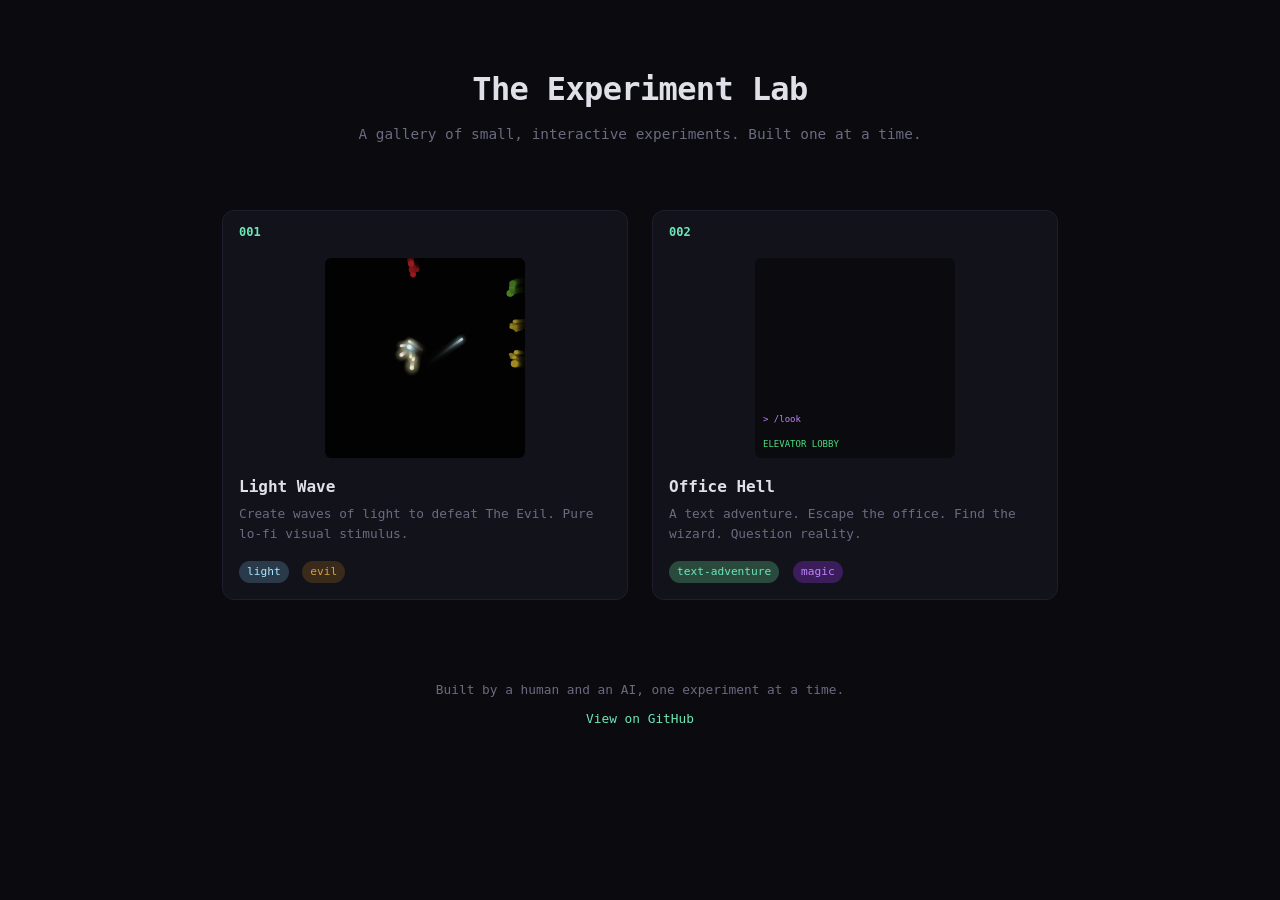
==== commit fd5c0a41: "Merge default branch: include Office Hell experiment alongside Light Wave https://claude.ai/code/ses" ====
--- a/index.html
+++ b/index.html
@@ -24,6 +24,19 @@
                     <p>Create waves of light to defeat The Evil. Pure lo-fi visual stimulus.</p>
                     <span class="card-tag tag-light">light</span>
                     <span class="card-tag tag-evil">evil</span>
+                </div>
+            </a>
+
+            <a href="experiments/002-office-hell/" class="card">
+                <div class="card-number">002</div>
+                <div class="card-preview">
+                    <div id="preview-office" class="text-preview"></div>
+                </div>
+                <div class="card-info">
+                    <h2>Office Hell</h2>
+                    <p>A text adventure. Escape the office. Find the wizard. Question reality.</p>
+                    <span class="card-tag">text-adventure</span>
+                    <span class="card-tag tag-magic">magic</span>
                 </div>
             </a>
         </div>
@@ -178,6 +191,55 @@
         ctx.fillRect(0, 0, W, H);
         setInterval(tick, 50);
     })();
+
+    // Text preview for Office Hell
+    (function() {
+        const el = document.getElementById('preview-office');
+        if (!el) return;
+
+        const lines = [
+            { text: '> /look', color: '#c084fc' },
+            { text: '', color: '' },
+            { text: 'ELEVATOR LOBBY', color: '#4ade80' },
+            { text: 'Fluorescent lights flicker.', color: '#c8c8d0' },
+            { text: 'KAREN patrols nearby.', color: '#38bdf8' },
+            { text: '', color: '' },
+            { text: '> /go south', color: '#c084fc' },
+            { text: '', color: '' },
+            { text: 'YOUR CUBICLE', color: '#4ade80' },
+            { text: 'A DEAD PLANT mocks you.', color: '#facc15' },
+            { text: '', color: '' },
+            { text: '> /open closet', color: '#c084fc' },
+            { text: '', color: '' },
+            { text: 'The closet is... bigger', color: '#c8c8d0' },
+            { text: 'on the inside??', color: '#c8c8d0' },
+            { text: '', color: '' },
+            { text: 'A SPELLBOOK glows.', color: '#c084fc', glow: true },
+            { text: '', color: '' },
+            { text: '"What the hell."', color: '#c8c8d0' },
+        ];
+
+        let idx = 0;
+        el.style.cssText = 'font-family:monospace;font-size:9px;line-height:1.4;padding:8px;background:#0a0a0f;border-radius:6px;height:200px;overflow:hidden;display:flex;flex-direction:column;justify-content:flex-end;';
+
+        function addLine() {
+            const line = lines[idx % lines.length];
+            const div = document.createElement('div');
+            div.textContent = line.text || '\u00A0';
+            div.style.color = line.color || '#666';
+            if (line.glow) div.style.textShadow = '0 0 8px #c084fc';
+            el.appendChild(div);
+
+            while (el.children.length > 12) el.removeChild(el.firstChild);
+
+            idx++;
+            if (idx % lines.length === 0) {
+                setTimeout(() => { el.innerHTML = ''; }, 2000);
+            }
+        }
+
+        setInterval(addLine, 400);
+    })();
     </script>
 </body>
 </html>
--- a/style.css
+++ b/style.css
@@ -131,6 +131,17 @@
     color: #d4a040;
 }
 
+.card-tag.tag-magic {
+    background: #3b1d5c;
+    color: #c084fc;
+}
+
+.text-preview {
+    width: 100%;
+    max-width: 200px;
+    aspect-ratio: 1;
+}
+
 footer {
     text-align: center;
     padding: 3rem 2rem;
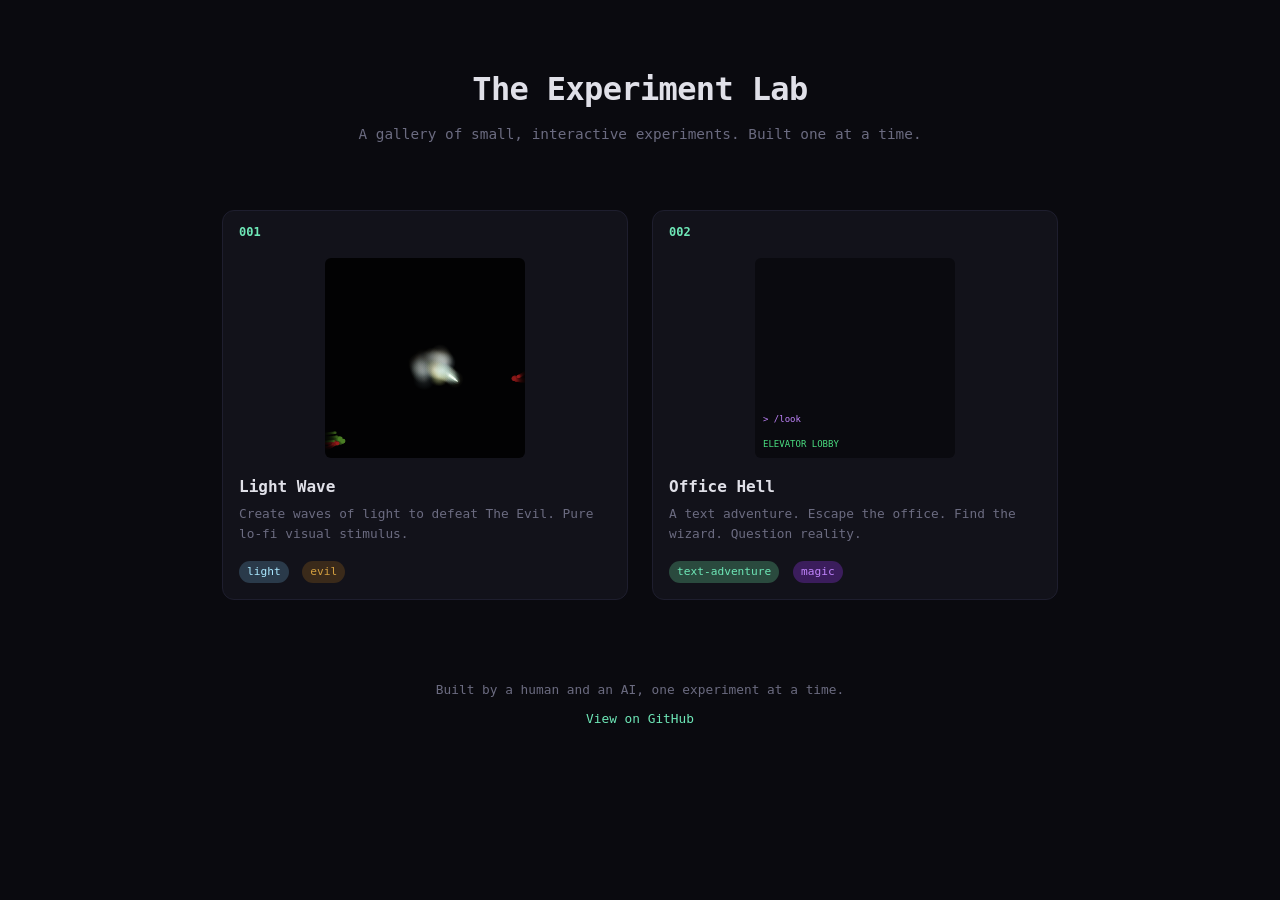
==== commit 062fa5de: "Replace arc wavefronts with trail-based light system and stampede spawning Light system now uses a 4" ====
--- a/index.html
+++ b/index.html
@@ -48,40 +48,87 @@
     </footer>
 
     <script>
-    // Animated preview: light particles vs evil blobs
+    // Self-playing Light Wave preview with trail system + stampedes
     (function() {
         const canvas = document.getElementById('preview-lw');
         if (!canvas) return;
         const ctx = canvas.getContext('2d');
         const W = canvas.width, H = canvas.height;
 
-        const particles = [];
+        // Trail lifecycle (scaled-down durations for 50ms tick preview)
+        const GROW = 0, GLEAM = 1, FLOW = 2, FADE = 3;
+        const DUR = [200, 300, 600, 200]; // shorter for preview
+        const TOTAL = DUR[0] + DUR[1] + DUR[2] + DUR[3];
+        const MAX_PTS = 60;
+
+        const trail = [];
         const evils = [];
         const sparks = [];
         let time = 0;
 
-        function spawnLight() {
-            const angle = Math.random() * Math.PI * 2;
-            const speed = 0.5 + Math.random() * 1.5;
-            const hue = Math.random() < 0.3 ? 45 : Math.random() < 0.5 ? 190 : 55;
-            particles.push({
-                x: W / 2 + (Math.random() - 0.5) * 40,
-                y: H / 2 + (Math.random() - 0.5) * 40,
-                vx: Math.cos(angle) * speed,
-                vy: Math.sin(angle) * speed,
-                life: 1.0,
-                decay: 0.005 + Math.random() * 0.005,
-                radius: 1.5 + Math.random() * 1.5,
-                hue, sat: 70, lit: 80,
+        // Auto-cursor: Lissajous path
+        let cursorX = W / 2, cursorY = H / 2;
+
+        function easeOut(t) { return 1 - (1 - t) * (1 - t); }
+
+        function emitTrailPt(x, y, vx, vy) {
+            const speed = Math.sqrt(vx * vx + vy * vy);
+            let nx, ny;
+            if (speed > 0.3) { nx = -vy / speed; ny = vx / speed; }
+            else { const a = Math.random() * Math.PI * 2; nx = Math.cos(a); ny = Math.sin(a); }
+            if (Math.random() < 0.5) { nx = -nx; ny = -ny; }
+
+            const hue = Math.random() < 0.35 ? 45 + Math.random() * 15 :
+                        Math.random() < 0.5  ? 185 + Math.random() * 25 : 55 + Math.random() * 15;
+
+            trail.push({
+                x, y, originX: x, originY: y, nx, ny, age: 0, hue,
+                sat: 50 + Math.random() * 30, lit: 70 + Math.random() * 20,
+                radius: 0.5, brightness: 0.1, phase: GROW,
+                sineOff: Math.random() * Math.PI * 2,
+                flowSpd: 0.5 + Math.random() * 0.4,
+                dmgR: 4,
             });
+            if (trail.length > MAX_PTS) trail.splice(0, trail.length - MAX_PTS);
+        }
+
+        function updatePt(p, dt) {
+            p.age += dt;
+            if (p.age < DUR[0]) {
+                p.phase = GROW;
+                const t = p.age / DUR[0];
+                p.radius = 0.5 + 3 * easeOut(t);
+                p.brightness = 0.1 + 0.7 * easeOut(t);
+            } else if (p.age < DUR[0] + DUR[1]) {
+                p.phase = GLEAM;
+                p.radius = 3.5 + Math.sin(p.age * 0.02 + p.sineOff) * 0.4;
+                p.brightness = 0.85 + 0.15 * Math.sin(p.age * 0.015 + p.sineOff);
+            } else if (p.age < DUR[0] + DUR[1] + DUR[2]) {
+                p.phase = FLOW;
+                const t = (p.age - DUR[0] - DUR[1]) / DUR[2];
+                const drift = t * 20 * p.flowSpd;
+                const sine = Math.sin(t * Math.PI * 3 + p.sineOff) * 6;
+                p.x = p.originX + p.nx * drift + p.ny * sine;
+                p.y = p.originY + p.ny * drift - p.nx * sine;
+                p.radius = 3.5 + t * 1;
+                p.brightness = 1.0 - t * 0.7;
+            } else if (p.age < TOTAL) {
+                p.phase = FADE;
+                const t = (p.age - DUR[0] - DUR[1] - DUR[2]) / DUR[3];
+                const prevDrift = 20 * p.flowSpd;
+                const drift = prevDrift + (1 - t) * 3;
+                const sine = Math.sin(Math.PI * 3 + p.sineOff + t * 0.5) * 6 * (1 - t);
+                p.x = p.originX + p.nx * drift + p.ny * sine;
+                p.y = p.originY + p.ny * drift - p.nx * sine;
+                p.radius = 4.5;
+                p.brightness = 0.3 * (1 - t);
+            } else {
+                p.brightness = 0;
+            }
         }
 
         function spawnEvil() {
-            const colors = [
-                { h: 0, s: 70, l: 25 },
-                { h: 95, s: 55, l: 22 },
-                { h: 50, s: 65, l: 30 },
-            ];
+            const colors = [{ h: 0, s: 70, l: 25 }, { h: 95, s: 55, l: 22 }, { h: 50, s: 65, l: 30 }];
             const col = colors[Math.floor(Math.random() * 3)];
             const edge = Math.floor(Math.random() * 4);
             let x, y, vx, vy;
@@ -90,56 +137,70 @@
             else if (edge === 1) { x = W; y = Math.random() * H; vx = -sp; vy = (Math.random()-0.5)*sp; }
             else if (edge === 2) { x = Math.random() * W; y = 0; vx = (Math.random()-0.5)*sp; vy = sp; }
             else { x = Math.random() * W; y = H; vx = (Math.random()-0.5)*sp; vy = -sp; }
-
             const cells = [];
-            for (let i = 0; i < 4 + Math.floor(Math.random() * 4); i++) {
-                const a = Math.random() * Math.PI * 2;
-                const d = Math.random() * 8;
-                cells.push({ ox: Math.cos(a)*d, oy: Math.sin(a)*d, r: 1.5+Math.random()*2, phase: Math.random()*6.28, alive: true });
+            for (let i = 0; i < 3 + Math.floor(Math.random() * 4); i++) {
+                const a = Math.random() * Math.PI * 2, d = Math.random() * 6;
+                cells.push({ ox: Math.cos(a)*d, oy: Math.sin(a)*d, r: 1+Math.random()*1.5, phase: Math.random()*6.28, alive: true });
             }
             evils.push({ x, y, vx, vy, h: col.h, s: col.s, l: col.l, cells, wobble: Math.random()*6.28 });
         }
 
-        // Init
-        for (let i = 0; i < 4; i++) spawnEvil();
+        // Mini stampede state machine (6s calm, burst 6-10)
+        let spState = 'calm', spClock = 0, stragTimer = 0;
+        let stCount = 0, stSpawned = 0, stInterval = 0, stSub = 0;
+        const CALM = 6000, STAM_DUR = 400;
+
+        function updateSpawner(dt) {
+            spClock += dt;
+            if (spState === 'calm') {
+                stragTimer += dt;
+                if (stragTimer > 2000 && evils.length < 3) { spawnEvil(); stragTimer = 0; }
+                if (spClock > CALM) {
+                    spState = 'stampede'; spClock = 0;
+                    stCount = 6 + Math.floor(Math.random() * 5);
+                    stSpawned = 0; stInterval = STAM_DUR / stCount; stSub = 0;
+                }
+            } else {
+                stSub += dt;
+                while (stSub >= stInterval && stSpawned < stCount) { spawnEvil(); stSpawned++; stSub -= stInterval; }
+                if (stSpawned >= stCount) { spState = 'calm'; spClock = 0; stragTimer = 0; }
+            }
+        }
+
+        // Init evils
+        for (let i = 0; i < 3; i++) spawnEvil();
 
         function tick() {
             time++;
+            const dt = 50; // fixed tick
             ctx.fillStyle = 'rgba(2,2,6,0.15)';
             ctx.fillRect(0, 0, W, H);
 
-            // Spawn light from center periodically
-            if (time % 3 === 0) spawnLight();
-            if (time % 80 === 0) spawnEvil();
-
-            // Update & draw particles
-            for (let i = particles.length - 1; i >= 0; i--) {
-                const p = particles[i];
-                p.x += p.vx; p.y += p.vy;
-                p.vx *= 0.997; p.vy *= 0.997;
-                p.life -= p.decay;
-                if (p.life <= 0 || p.x < -10 || p.x > W+10 || p.y < -10 || p.y > H+10) {
-                    particles.splice(i, 1); continue;
-                }
-                const a = p.life * 0.8;
-                const r = p.radius * p.life;
-                const gr = r * 4;
-                const g = ctx.createRadialGradient(p.x,p.y,0,p.x,p.y,gr);
-                g.addColorStop(0, `hsla(${p.hue},${p.sat}%,${p.lit}%,${a*0.3})`);
-                g.addColorStop(1, `hsla(${p.hue},${p.sat}%,${p.lit}%,0)`);
-                ctx.fillStyle = g;
-                ctx.fillRect(p.x-gr,p.y-gr,gr*2,gr*2);
-                ctx.beginPath(); ctx.arc(p.x,p.y,r,0,Math.PI*2);
-                ctx.fillStyle = `hsla(${p.hue},${p.sat-10}%,${Math.min(p.lit+15,95)}%,${a})`;
-                ctx.fill();
-            }
+            // Auto-cursor: Lissajous
+            const t = time * 0.02;
+            const prevCX = cursorX, prevCY = cursorY;
+            cursorX = W / 2 + Math.sin(t * 1.3) * 55;
+            cursorY = H / 2 + Math.sin(t * 0.9) * 55;
+            const cvx = cursorX - prevCX, cvy = cursorY - prevCY;
+
+            // Emit trail point every other tick
+            if (time % 2 === 0) emitTrailPt(cursorX, cursorY, cvx, cvy);
+
+            // Update trail
+            for (let i = trail.length - 1; i >= 0; i--) {
+                updatePt(trail[i], dt);
+                if (trail[i].brightness <= 0 && trail[i].age >= TOTAL) trail.splice(i, 1);
+            }
+
+            // Spawner
+            updateSpawner(dt);
 
             // Update & draw evil
             for (let i = evils.length - 1; i >= 0; i--) {
                 const b = evils[i];
                 b.wobble += 0.04;
                 b.x += b.vx; b.y += b.vy;
-                const tcx = W/2 - b.x, tcy = H/2 - b.y;
+                const tcx = W/2-b.x, tcy = H/2-b.y;
                 const td = Math.sqrt(tcx*tcx+tcy*tcy);
                 if (td > 20) { b.vx += (tcx/td)*0.01; b.vy += (tcy/td)*0.01; }
                 const sp = Math.sqrt(b.vx*b.vx+b.vy*b.vy);
@@ -158,13 +219,14 @@
                     ctx.fillStyle = `hsla(${b.h},${b.s}%,${b.l+10*pulse}%,${0.7+0.3*pulse})`;
                     ctx.fill();
 
-                    // Collision with light
-                    for (let li = particles.length - 1; li >= 0; li--) {
-                        const lp = particles[li];
-                        const dx = lp.x-cx, dy = lp.y-cy;
-                        if (dx*dx+dy*dy < (cr+lp.radius*2)**2) {
+                    // Collision with trail
+                    for (let ti = trail.length - 1; ti >= 0; ti--) {
+                        const tp = trail[ti];
+                        if (tp.brightness < 0.5) continue;
+                        const dx = tp.x-cx, dy = tp.y-cy;
+                        if (dx*dx+dy*dy < (tp.dmgR+cr)**2) {
                             c.alive = false;
-                            lp.life -= 0.2;
+                            tp.brightness = Math.max(tp.brightness - 0.15, 0);
                             for (let s = 0; s < 3; s++) {
                                 const sa = Math.random()*Math.PI*2, ss = 1+Math.random()*2;
                                 sparks.push({ x:cx,y:cy,vx:Math.cos(sa)*ss,vy:Math.sin(sa)*ss,life:1,h:45,s:80,l:85 });
@@ -173,7 +235,57 @@
                         }
                     }
                 }
-                if (!anyAlive) { evils.splice(i, 1); }
+                if (!anyAlive) evils.splice(i, 1);
+                if (b.x < -30 || b.x > W+30 || b.y < -30 || b.y > H+30) evils.splice(i, 1);
+            }
+
+            // Draw trail — connected (GROW/GLEAM) as line segments, flowing as dots
+            ctx.lineCap = 'round';
+            const conn = [], flow = [];
+            for (const p of trail) {
+                if (p.brightness <= 0) continue;
+                if (p.phase === GROW || p.phase === GLEAM) conn.push(p);
+                else flow.push(p);
+            }
+
+            if (conn.length > 1) {
+                const saved = ctx.globalCompositeOperation;
+                ctx.globalCompositeOperation = 'lighter';
+                const passes = [{ w: 8, a: 0.08 }, { w: 3.5, a: 0.2 }, { w: 1.2, a: 0.7 }];
+                for (const pass of passes) {
+                    ctx.beginPath();
+                    ctx.moveTo(conn[0].x, conn[0].y);
+                    for (let i = 1; i < conn.length; i++) ctx.lineTo(conn[i].x, conn[i].y);
+                    const avg = conn.reduce((s, p) => s + p.brightness, 0) / conn.length;
+                    const mid = conn[Math.floor(conn.length / 2)];
+                    ctx.strokeStyle = `hsla(${mid.hue},${mid.sat}%,${Math.min(mid.lit+10,97)}%,${avg*pass.a})`;
+                    ctx.lineWidth = pass.w * Math.max(avg, 0.3);
+                    ctx.stroke();
+                }
+                ctx.globalCompositeOperation = saved;
+            }
+
+            // GLEAM halos
+            for (const p of conn) {
+                if (p.phase !== GLEAM) continue;
+                const r = p.radius * 2.5;
+                const g = ctx.createRadialGradient(p.x,p.y,0,p.x,p.y,r);
+                g.addColorStop(0, `hsla(0,0%,100%,${p.brightness*0.4})`);
+                g.addColorStop(0.3, `hsla(${p.hue},${p.sat}%,${p.lit}%,${p.brightness*0.15})`);
+                g.addColorStop(1, `hsla(${p.hue},${p.sat}%,${p.lit}%,0)`);
+                ctx.fillStyle = g;
+                ctx.fillRect(p.x-r,p.y-r,r*2,r*2);
+            }
+
+            // Flowing dots
+            for (const p of flow) {
+                const r = p.radius;
+                const gr = r * 2.5;
+                const g = ctx.createRadialGradient(p.x,p.y,0,p.x,p.y,gr);
+                g.addColorStop(0, `hsla(${p.hue},${p.sat}%,${Math.min(p.lit+15,97)}%,${p.brightness*0.5})`);
+                g.addColorStop(1, `hsla(${p.hue},${p.sat}%,${p.lit}%,0)`);
+                ctx.fillStyle = g;
+                ctx.fillRect(p.x-gr,p.y-gr,gr*2,gr*2);
             }
 
             // Sparks
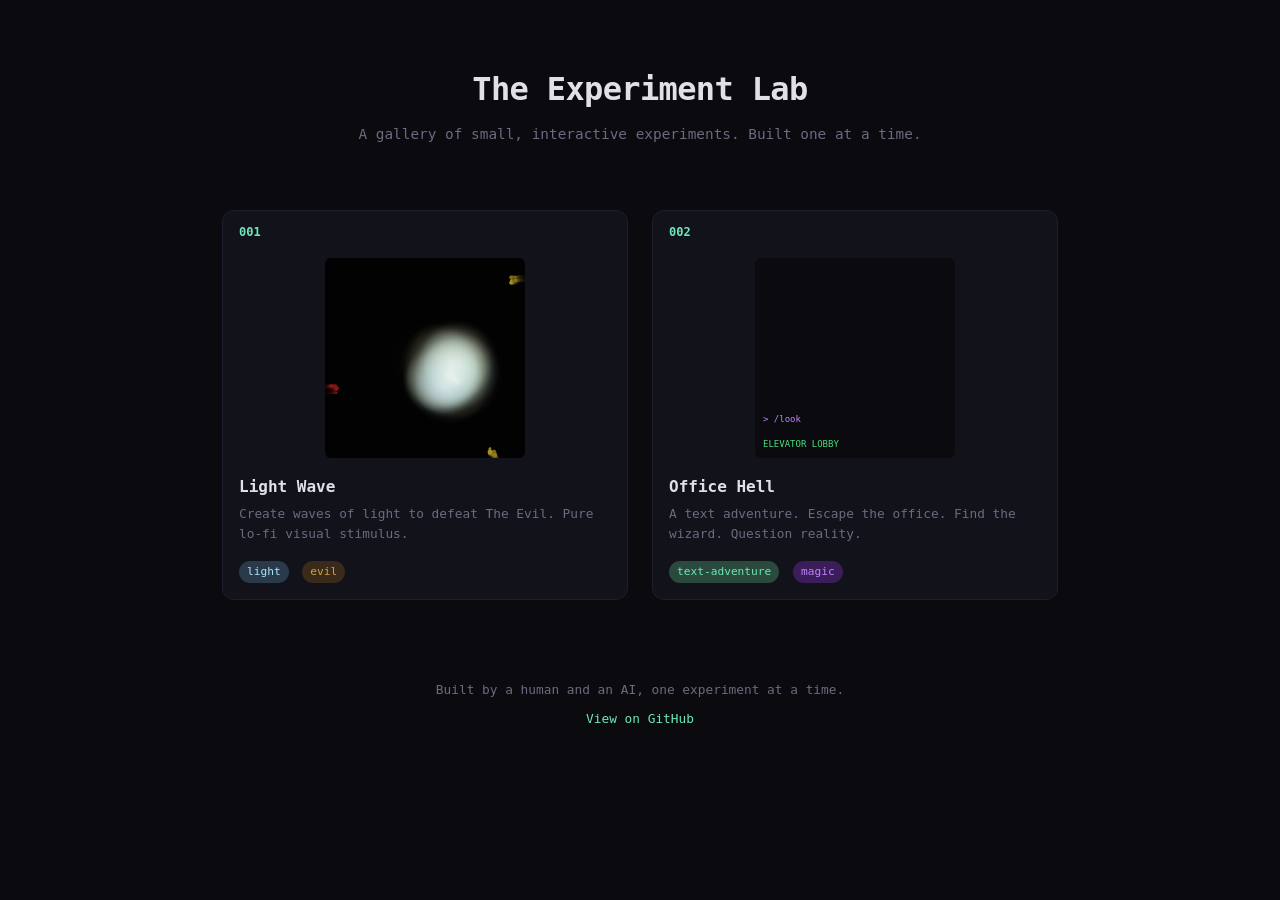
==== commit 873ca29b: "Fix trail direction to forward + scale up trail and stampedes Trail now blooms forward in cursor dir" ====
--- a/index.html
+++ b/index.html
@@ -74,9 +74,12 @@
         function emitTrailPt(x, y, vx, vy) {
             const speed = Math.sqrt(vx * vx + vy * vy);
             let nx, ny;
-            if (speed > 0.3) { nx = -vy / speed; ny = vx / speed; }
+            if (speed > 0.3) {
+                const spread = (Math.random() - 0.5) * (Math.PI / 6);
+                const base = Math.atan2(vy, vx) + spread;
+                nx = Math.cos(base); ny = Math.sin(base);
+            }
             else { const a = Math.random() * Math.PI * 2; nx = Math.cos(a); ny = Math.sin(a); }
-            if (Math.random() < 0.5) { nx = -nx; ny = -ny; }
 
             const hue = Math.random() < 0.35 ? 45 + Math.random() * 15 :
                         Math.random() < 0.5  ? 185 + Math.random() * 25 : 55 + Math.random() * 15;
@@ -84,10 +87,10 @@
             trail.push({
                 x, y, originX: x, originY: y, nx, ny, age: 0, hue,
                 sat: 50 + Math.random() * 30, lit: 70 + Math.random() * 20,
-                radius: 0.5, brightness: 0.1, phase: GROW,
+                radius: 1, brightness: 0.1, phase: GROW,
                 sineOff: Math.random() * Math.PI * 2,
                 flowSpd: 0.5 + Math.random() * 0.4,
-                dmgR: 4,
+                dmgR: 9,
             });
             if (trail.length > MAX_PTS) trail.splice(0, trail.length - MAX_PTS);
         }
@@ -97,30 +100,30 @@
             if (p.age < DUR[0]) {
                 p.phase = GROW;
                 const t = p.age / DUR[0];
-                p.radius = 0.5 + 3 * easeOut(t);
+                p.radius = 1 + 7 * easeOut(t);
                 p.brightness = 0.1 + 0.7 * easeOut(t);
             } else if (p.age < DUR[0] + DUR[1]) {
                 p.phase = GLEAM;
-                p.radius = 3.5 + Math.sin(p.age * 0.02 + p.sineOff) * 0.4;
+                p.radius = 8 + Math.sin(p.age * 0.02 + p.sineOff) * 1;
                 p.brightness = 0.85 + 0.15 * Math.sin(p.age * 0.015 + p.sineOff);
             } else if (p.age < DUR[0] + DUR[1] + DUR[2]) {
                 p.phase = FLOW;
                 const t = (p.age - DUR[0] - DUR[1]) / DUR[2];
-                const drift = t * 20 * p.flowSpd;
-                const sine = Math.sin(t * Math.PI * 3 + p.sineOff) * 6;
+                const drift = t * 45 * p.flowSpd;
+                const sine = Math.sin(t * Math.PI * 3 + p.sineOff) * 14;
                 p.x = p.originX + p.nx * drift + p.ny * sine;
                 p.y = p.originY + p.ny * drift - p.nx * sine;
-                p.radius = 3.5 + t * 1;
+                p.radius = 8 + t * 4;
                 p.brightness = 1.0 - t * 0.7;
             } else if (p.age < TOTAL) {
                 p.phase = FADE;
                 const t = (p.age - DUR[0] - DUR[1] - DUR[2]) / DUR[3];
-                const prevDrift = 20 * p.flowSpd;
+                const prevDrift = 45 * p.flowSpd;
                 const drift = prevDrift + (1 - t) * 3;
-                const sine = Math.sin(Math.PI * 3 + p.sineOff + t * 0.5) * 6 * (1 - t);
+                const sine = Math.sin(Math.PI * 3 + p.sineOff + t * 0.5) * 14 * (1 - t);
                 p.x = p.originX + p.nx * drift + p.ny * sine;
                 p.y = p.originY + p.ny * drift - p.nx * sine;
-                p.radius = 4.5;
+                p.radius = 12;
                 p.brightness = 0.3 * (1 - t);
             } else {
                 p.brightness = 0;
@@ -138,7 +141,7 @@
             else if (edge === 2) { x = Math.random() * W; y = 0; vx = (Math.random()-0.5)*sp; vy = sp; }
             else { x = Math.random() * W; y = H; vx = (Math.random()-0.5)*sp; vy = -sp; }
             const cells = [];
-            for (let i = 0; i < 3 + Math.floor(Math.random() * 4); i++) {
+            for (let i = 0; i < 4 + Math.floor(Math.random() * 5); i++) {
                 const a = Math.random() * Math.PI * 2, d = Math.random() * 6;
                 cells.push({ ox: Math.cos(a)*d, oy: Math.sin(a)*d, r: 1+Math.random()*1.5, phase: Math.random()*6.28, alive: true });
             }
@@ -148,16 +151,16 @@
         // Mini stampede state machine (6s calm, burst 6-10)
         let spState = 'calm', spClock = 0, stragTimer = 0;
         let stCount = 0, stSpawned = 0, stInterval = 0, stSub = 0;
-        const CALM = 6000, STAM_DUR = 400;
+        const CALM = 4000, STAM_DUR = 600;
 
         function updateSpawner(dt) {
             spClock += dt;
             if (spState === 'calm') {
                 stragTimer += dt;
-                if (stragTimer > 2000 && evils.length < 3) { spawnEvil(); stragTimer = 0; }
+                if (stragTimer > 1500 && evils.length < 5) { spawnEvil(); stragTimer = 0; }
                 if (spClock > CALM) {
                     spState = 'stampede'; spClock = 0;
-                    stCount = 6 + Math.floor(Math.random() * 5);
+                    stCount = 10 + Math.floor(Math.random() * 9);
                     stSpawned = 0; stInterval = STAM_DUR / stCount; stSub = 0;
                 }
             } else {
@@ -251,7 +254,7 @@
             if (conn.length > 1) {
                 const saved = ctx.globalCompositeOperation;
                 ctx.globalCompositeOperation = 'lighter';
-                const passes = [{ w: 8, a: 0.08 }, { w: 3.5, a: 0.2 }, { w: 1.2, a: 0.7 }];
+                const passes = [{ w: 16, a: 0.08 }, { w: 7, a: 0.2 }, { w: 2.5, a: 0.7 }];
                 for (const pass of passes) {
                     ctx.beginPath();
                     ctx.moveTo(conn[0].x, conn[0].y);
@@ -268,9 +271,9 @@
             // GLEAM halos
             for (const p of conn) {
                 if (p.phase !== GLEAM) continue;
-                const r = p.radius * 2.5;
+                const r = p.radius * 4;
                 const g = ctx.createRadialGradient(p.x,p.y,0,p.x,p.y,r);
-                g.addColorStop(0, `hsla(0,0%,100%,${p.brightness*0.4})`);
+                g.addColorStop(0, `hsla(0,0%,100%,${p.brightness*0.6})`);
                 g.addColorStop(0.3, `hsla(${p.hue},${p.sat}%,${p.lit}%,${p.brightness*0.15})`);
                 g.addColorStop(1, `hsla(${p.hue},${p.sat}%,${p.lit}%,0)`);
                 ctx.fillStyle = g;
@@ -280,7 +283,7 @@
             // Flowing dots
             for (const p of flow) {
                 const r = p.radius;
-                const gr = r * 2.5;
+                const gr = r * 3.5;
                 const g = ctx.createRadialGradient(p.x,p.y,0,p.x,p.y,gr);
                 g.addColorStop(0, `hsla(${p.hue},${p.sat}%,${Math.min(p.lit+15,97)}%,${p.brightness*0.5})`);
                 g.addColorStop(1, `hsla(${p.hue},${p.sat}%,${p.lit}%,0)`);
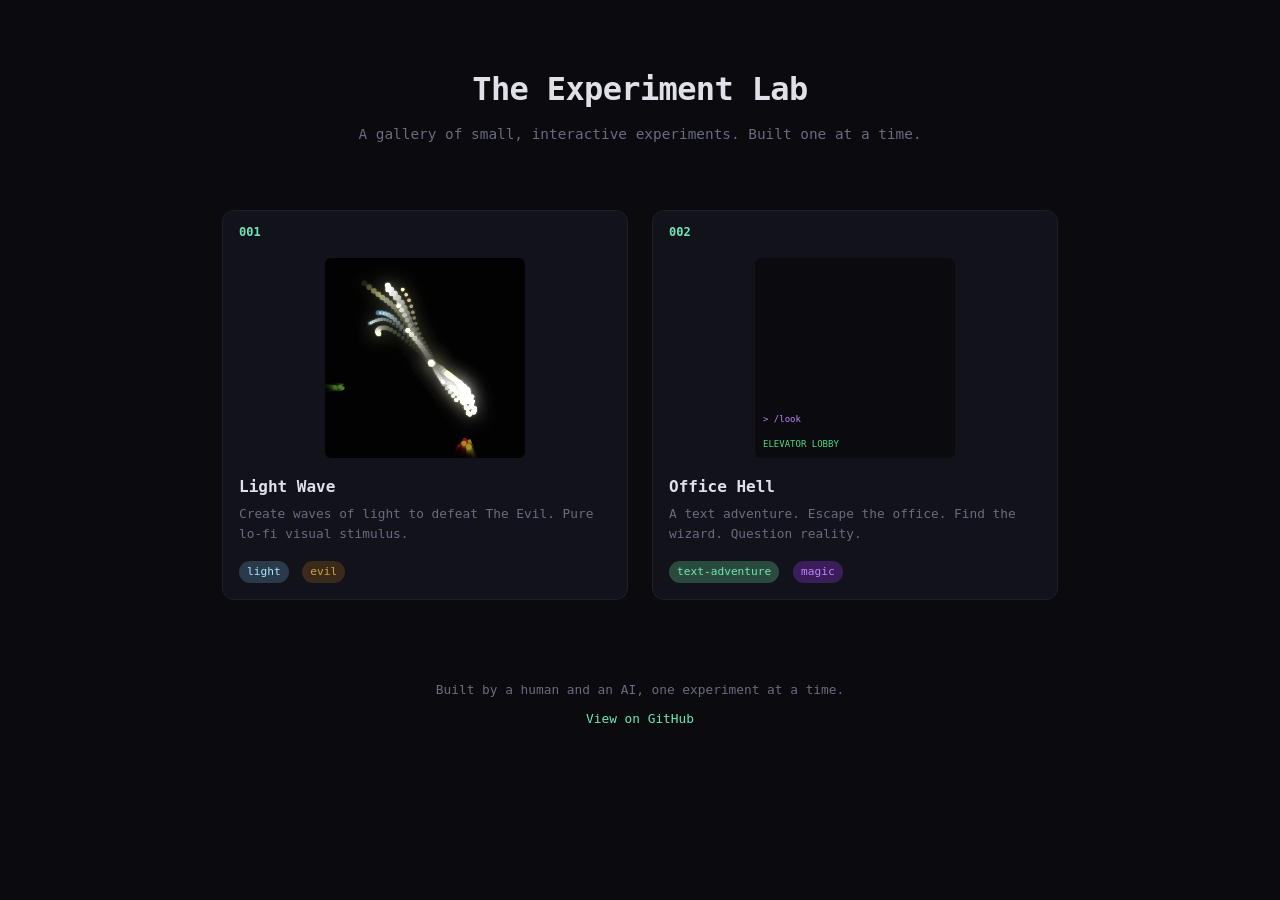
==== commit f5566e2a: "Replace blobby trail with particle wave system + bloom post-processing Swap radial-gradient trail po" ====
--- a/index.html
+++ b/index.html
@@ -48,86 +48,115 @@
     </footer>
 
     <script>
-    // Self-playing Light Wave preview with trail system + stampedes
+    // Self-playing Light Wave preview with particle wave system + stampedes
     (function() {
         const canvas = document.getElementById('preview-lw');
         if (!canvas) return;
         const ctx = canvas.getContext('2d');
         const W = canvas.width, H = canvas.height;
 
-        // Trail lifecycle (scaled-down durations for 50ms tick preview)
-        const GROW = 0, GLEAM = 1, FLOW = 2, FADE = 3;
-        const DUR = [200, 300, 600, 200]; // shorter for preview
-        const TOTAL = DUR[0] + DUR[1] + DUR[2] + DUR[3];
-        const MAX_PTS = 60;
-
-        const trail = [];
+        // Offscreen canvases for bloom
+        const pCanvas = document.createElement('canvas');
+        pCanvas.width = W; pCanvas.height = H;
+        const pCtx = pCanvas.getContext('2d');
+        const bCanvas = document.createElement('canvas');
+        bCanvas.width = Math.ceil(W / 2); bCanvas.height = Math.ceil(H / 2);
+        const bCtx = bCanvas.getContext('2d');
+
+        // Simplex noise (compact)
+        const PERM = new Uint8Array(512);
+        const GRAD2 = [[1,0],[-1,0],[0,1],[0,-1],[1,1],[-1,1],[1,-1],[-1,-1],[1,0],[-1,0],[0,1],[0,-1]];
+        (function() {
+            const p = new Uint8Array(256);
+            for (let i = 0; i < 256; i++) p[i] = i;
+            for (let i = 255; i > 0; i--) { const j = Math.floor(Math.random()*(i+1)); const t = p[i]; p[i] = p[j]; p[j] = t; }
+            for (let i = 0; i < 512; i++) PERM[i] = p[i & 255];
+        })();
+        const F2 = 0.5*(Math.sqrt(3)-1), G2 = (3-Math.sqrt(3))/6;
+        function simplex2D(xin, yin) {
+            const s = (xin+yin)*F2;
+            const i = Math.floor(xin+s), j = Math.floor(yin+s);
+            const t = (i+j)*G2;
+            const x0 = xin-(i-t), y0 = yin-(j-t);
+            const i1 = x0>y0?1:0, j1 = x0>y0?0:1;
+            const x1 = x0-i1+G2, y1 = y0-j1+G2;
+            const x2 = x0-1+2*G2, y2 = y0-1+2*G2;
+            const ii = i&255, jj = j&255;
+            let n0=0,n1=0,n2=0;
+            let t0 = 0.5-x0*x0-y0*y0;
+            if (t0>0) { t0*=t0; const g=GRAD2[PERM[ii+PERM[jj]]%12]; n0=t0*t0*(g[0]*x0+g[1]*y0); }
+            let t1 = 0.5-x1*x1-y1*y1;
+            if (t1>0) { t1*=t1; const g=GRAD2[PERM[ii+i1+PERM[jj+j1]]%12]; n1=t1*t1*(g[0]*x1+g[1]*y1); }
+            let t2 = 0.5-x2*x2-y2*y2;
+            if (t2>0) { t2*=t2; const g=GRAD2[PERM[ii+1+PERM[jj+1]]%12]; n2=t2*t2*(g[0]*x2+g[1]*y2); }
+            return 70*(n0+n1+n2);
+        }
+        const NS = 0.015, NTF = 0.00015;
+        function noiseField(x, y, time) {
+            const t = time * NTF;
+            return { fx: simplex2D(x*NS+31.7, y*NS+t+17.3), fy: -simplex2D(x*NS, y*NS+t) };
+        }
+
+        // Particle system constants (scaled for 200px preview)
+        const MAX_PARTICLES = 250;
+        const EMIT_RATE = 3;
+        const PARTICLE_LIFE = 1500;
+        const GROW_MS = 150;
+        const FADE_MS = 300;
+        const NOISE_STRENGTH = 0.12;
+        const RIBBON_LENGTH = 30;
+        const RIBBON_MAX_AGE = 400;
+        const RIBBON_DAMAGE_RADIUS = 12;
+        const PARTICLE_DAMAGE_RADIUS = 5;
+
+        const particles = [];
+        const ribbon = [];
         const evils = [];
         const sparks = [];
         let time = 0;
+        let simTime = 0;
 
         // Auto-cursor: Lissajous path
         let cursorX = W / 2, cursorY = H / 2;
 
-        function easeOut(t) { return 1 - (1 - t) * (1 - t); }
-
-        function emitTrailPt(x, y, vx, vy) {
-            const speed = Math.sqrt(vx * vx + vy * vy);
-            let nx, ny;
-            if (speed > 0.3) {
-                const spread = (Math.random() - 0.5) * (Math.PI / 6);
-                const base = Math.atan2(vy, vx) + spread;
-                nx = Math.cos(base); ny = Math.sin(base);
-            }
-            else { const a = Math.random() * Math.PI * 2; nx = Math.cos(a); ny = Math.sin(a); }
-
-            const hue = Math.random() < 0.35 ? 45 + Math.random() * 15 :
-                        Math.random() < 0.5  ? 185 + Math.random() * 25 : 55 + Math.random() * 15;
-
-            trail.push({
-                x, y, originX: x, originY: y, nx, ny, age: 0, hue,
-                sat: 50 + Math.random() * 30, lit: 70 + Math.random() * 20,
-                radius: 1, brightness: 0.1, phase: GROW,
-                sineOff: Math.random() * Math.PI * 2,
-                flowSpd: 0.5 + Math.random() * 0.4,
-                dmgR: 9,
-            });
-            if (trail.length > MAX_PTS) trail.splice(0, trail.length - MAX_PTS);
-        }
-
-        function updatePt(p, dt) {
+        function emitParticles(x, y, vx, vy, count) {
+            const speed = Math.sqrt(vx*vx+vy*vy);
+            const baseAngle = speed > 0.3 ? Math.atan2(vy, vx) : Math.random()*Math.PI*2;
+            for (let i = 0; i < count; i++) {
+                if (particles.length >= MAX_PARTICLES) break;
+                const spread = (Math.random()-0.5)*(Math.PI/2);
+                const angle = baseAngle + spread;
+                const spd = (0.3+Math.random()*0.7)*Math.max(speed*0.3, 0.3);
+                const hue = Math.random()<0.35 ? 45+Math.random()*15 :
+                            Math.random()<0.5  ? 185+Math.random()*25 : 55+Math.random()*15;
+                particles.push({
+                    x, y, vx: Math.cos(angle)*spd, vy: Math.sin(angle)*spd,
+                    age: 0, maxAge: PARTICLE_LIFE*(0.7+Math.random()*0.6),
+                    size: 0.8+Math.random()*1.2, hue,
+                    sat: 50+Math.random()*30, lit: 70+Math.random()*20, alpha: 0,
+                });
+            }
+        }
+
+        function updateParticle(p, dt, time) {
             p.age += dt;
-            if (p.age < DUR[0]) {
-                p.phase = GROW;
-                const t = p.age / DUR[0];
-                p.radius = 1 + 7 * easeOut(t);
-                p.brightness = 0.1 + 0.7 * easeOut(t);
-            } else if (p.age < DUR[0] + DUR[1]) {
-                p.phase = GLEAM;
-                p.radius = 8 + Math.sin(p.age * 0.02 + p.sineOff) * 1;
-                p.brightness = 0.85 + 0.15 * Math.sin(p.age * 0.015 + p.sineOff);
-            } else if (p.age < DUR[0] + DUR[1] + DUR[2]) {
-                p.phase = FLOW;
-                const t = (p.age - DUR[0] - DUR[1]) / DUR[2];
-                const drift = t * 45 * p.flowSpd;
-                const sine = Math.sin(t * Math.PI * 3 + p.sineOff) * 14;
-                p.x = p.originX + p.nx * drift + p.ny * sine;
-                p.y = p.originY + p.ny * drift - p.nx * sine;
-                p.radius = 8 + t * 4;
-                p.brightness = 1.0 - t * 0.7;
-            } else if (p.age < TOTAL) {
-                p.phase = FADE;
-                const t = (p.age - DUR[0] - DUR[1] - DUR[2]) / DUR[3];
-                const prevDrift = 45 * p.flowSpd;
-                const drift = prevDrift + (1 - t) * 3;
-                const sine = Math.sin(Math.PI * 3 + p.sineOff + t * 0.5) * 14 * (1 - t);
-                p.x = p.originX + p.nx * drift + p.ny * sine;
-                p.y = p.originY + p.ny * drift - p.nx * sine;
-                p.radius = 12;
-                p.brightness = 0.3 * (1 - t);
-            } else {
-                p.brightness = 0;
-            }
+            if (p.age < GROW_MS) p.alpha = p.age / GROW_MS;
+            else if (p.age > p.maxAge - FADE_MS) p.alpha = Math.max(0, (p.maxAge - p.age) / FADE_MS);
+            else p.alpha = 1;
+            const field = noiseField(p.x, p.y, time);
+            p.vx += field.fx * NOISE_STRENGTH * (dt/16);
+            p.vy += field.fy * NOISE_STRENGTH * (dt/16);
+            const drag = Math.pow(0.98, dt/16);
+            p.vx *= drag; p.vy *= drag;
+            p.x += p.vx * dt * 0.06;
+            p.y += p.vy * dt * 0.06;
+            p.size += 0.0008 * dt;
+        }
+
+        function updateRibbon(x, y, time) {
+            ribbon.push({ x, y, time });
+            if (ribbon.length > RIBBON_LENGTH) ribbon.shift();
+            while (ribbon.length > 0 && time - ribbon[0].time > RIBBON_MAX_AGE) ribbon.shift();
         }
 
         function spawnEvil() {
@@ -148,7 +177,7 @@
             evils.push({ x, y, vx, vy, h: col.h, s: col.s, l: col.l, cells, wobble: Math.random()*6.28 });
         }
 
-        // Mini stampede state machine (6s calm, burst 6-10)
+        // Mini stampede state machine
         let spState = 'calm', spClock = 0, stragTimer = 0;
         let stCount = 0, stSpawned = 0, stInterval = 0, stSub = 0;
         const CALM = 4000, STAM_DUR = 600;
@@ -170,12 +199,53 @@
             }
         }
 
+        function checkCollisions(time) {
+            for (let bi = evils.length - 1; bi >= 0; bi--) {
+                const blob = evils[bi];
+                for (let ci = blob.cells.length - 1; ci >= 0; ci--) {
+                    const cell = blob.cells[ci];
+                    if (!cell.alive) continue;
+                    const cx = blob.x + cell.ox, cy = blob.y + cell.oy;
+                    let killed = false;
+                    // Ribbon check
+                    for (let ri = ribbon.length - 1; ri >= 0; ri--) {
+                        const rp = ribbon[ri];
+                        if (time - rp.time > 300) break;
+                        const dx = cx-rp.x, dy = cy-rp.y;
+                        if (dx*dx+dy*dy < (RIBBON_DAMAGE_RADIUS+cell.r)**2) { killed = true; break; }
+                    }
+                    // Particle check
+                    if (!killed) {
+                        for (let pi = particles.length - 1; pi >= 0; pi--) {
+                            const pp = particles[pi];
+                            if (pp.alpha < 0.5) continue;
+                            const dx = cx-pp.x, dy = cy-pp.y;
+                            if (dx*dx+dy*dy < (PARTICLE_DAMAGE_RADIUS+cell.r)**2) { killed = true; pp.alpha = Math.max(pp.alpha-0.15,0); break; }
+                        }
+                    }
+                    if (killed) {
+                        cell.alive = false;
+                        for (let s = 0; s < 3; s++) {
+                            const sa = Math.random()*Math.PI*2, ss = 1+Math.random()*2;
+                            sparks.push({ x:cx,y:cy,vx:Math.cos(sa)*ss,vy:Math.sin(sa)*ss,life:1,h:45,s:80,l:85 });
+                        }
+                    }
+                }
+                let anyAlive = false;
+                for (const c of blob.cells) { if (c.alive) { anyAlive = true; break; } }
+                if (!anyAlive) evils.splice(bi, 1);
+            }
+        }
+
         // Init evils
         for (let i = 0; i < 3; i++) spawnEvil();
 
         function tick() {
             time++;
-            const dt = 50; // fixed tick
+            const dt = 50;
+            simTime += dt;
+
+            // Background fade
             ctx.fillStyle = 'rgba(2,2,6,0.15)';
             ctx.fillRect(0, 0, W, H);
 
@@ -186,19 +256,22 @@
             cursorY = H / 2 + Math.sin(t * 0.9) * 55;
             const cvx = cursorX - prevCX, cvy = cursorY - prevCY;
 
-            // Emit trail point every other tick
-            if (time % 2 === 0) emitTrailPt(cursorX, cursorY, cvx, cvy);
-
-            // Update trail
-            for (let i = trail.length - 1; i >= 0; i--) {
-                updatePt(trail[i], dt);
-                if (trail[i].brightness <= 0 && trail[i].age >= TOTAL) trail.splice(i, 1);
+            // Emit particles + update ribbon
+            if (time % 2 === 0) {
+                emitParticles(cursorX, cursorY, cvx, cvy, EMIT_RATE);
+                updateRibbon(cursorX, cursorY, simTime);
+            }
+
+            // Update particles
+            for (let i = particles.length - 1; i >= 0; i--) {
+                updateParticle(particles[i], dt, simTime);
+                if (particles[i].age >= particles[i].maxAge) particles.splice(i, 1);
             }
 
             // Spawner
             updateSpawner(dt);
 
-            // Update & draw evil
+            // Update evil blobs
             for (let i = evils.length - 1; i >= 0; i--) {
                 const b = evils[i];
                 b.wobble += 0.04;
@@ -208,12 +281,70 @@
                 if (td > 20) { b.vx += (tcx/td)*0.01; b.vy += (tcy/td)*0.01; }
                 const sp = Math.sqrt(b.vx*b.vx+b.vy*b.vy);
                 if (sp > 0.6) { b.vx=(b.vx/sp)*0.6; b.vy=(b.vy/sp)*0.6; }
-
-                let anyAlive = false;
+                if (b.x < -30 || b.x > W+30 || b.y < -30 || b.y > H+30) { evils.splice(i, 1); continue; }
+
                 for (const c of b.cells) {
                     if (!c.alive) continue;
-                    anyAlive = true;
                     c.phase += 0.05;
+                }
+            }
+
+            // Collisions
+            checkCollisions(simTime);
+
+            // --- Render ---
+
+            // Pass 1: particles to offscreen
+            pCtx.clearRect(0, 0, W, H);
+            pCtx.globalCompositeOperation = 'lighter';
+            for (const p of particles) {
+                if (p.alpha <= 0) continue;
+                pCtx.beginPath();
+                pCtx.arc(p.x, p.y, p.size, 0, Math.PI*2);
+                pCtx.fillStyle = `hsla(${p.hue},${p.sat}%,${p.lit}%,${p.alpha})`;
+                pCtx.fill();
+            }
+            pCtx.globalCompositeOperation = 'source-over';
+
+            // Pass 2: bloom
+            const bw = bCanvas.width, bh = bCanvas.height;
+            bCtx.clearRect(0, 0, bw, bh);
+            bCtx.drawImage(pCanvas, 0, 0, bw, bh);
+            bCtx.filter = 'blur(4px)';
+            bCtx.drawImage(bCanvas, 0, 0);
+            bCtx.filter = 'none';
+
+            // Composite bloom + particles
+            const saved = ctx.globalCompositeOperation;
+            ctx.globalCompositeOperation = 'lighter';
+            ctx.globalAlpha = 0.6;
+            ctx.drawImage(bCanvas, 0, 0, W, H);
+            ctx.globalAlpha = 1;
+            ctx.drawImage(pCanvas, 0, 0);
+            ctx.globalCompositeOperation = saved;
+
+            // Ribbon
+            if (ribbon.length > 1) {
+                ctx.globalCompositeOperation = 'lighter';
+                ctx.beginPath();
+                ctx.moveTo(ribbon[0].x, ribbon[0].y);
+                for (let i = 1; i < ribbon.length; i++) ctx.lineTo(ribbon[i].x, ribbon[i].y);
+                ctx.strokeStyle = 'hsla(45,80%,70%,0.15)';
+                ctx.lineWidth = 6; ctx.lineCap = 'round'; ctx.lineJoin = 'round';
+                ctx.stroke();
+                ctx.beginPath();
+                ctx.moveTo(ribbon[0].x, ribbon[0].y);
+                for (let i = 1; i < ribbon.length; i++) ctx.lineTo(ribbon[i].x, ribbon[i].y);
+                ctx.strokeStyle = 'hsla(50,90%,92%,0.85)';
+                ctx.lineWidth = 1.5;
+                ctx.stroke();
+                ctx.globalCompositeOperation = saved;
+            }
+
+            // Evil blobs
+            for (const b of evils) {
+                for (const c of b.cells) {
+                    if (!c.alive) continue;
                     const pulse = 0.6+0.4*Math.sin(c.phase);
                     const cx = b.x+c.ox+Math.sin(b.wobble+c.phase)*2;
                     const cy = b.y+c.oy+Math.cos(b.wobble+c.phase*0.7)*2;
@@ -221,74 +352,7 @@
                     ctx.beginPath(); ctx.arc(cx,cy,cr,0,Math.PI*2);
                     ctx.fillStyle = `hsla(${b.h},${b.s}%,${b.l+10*pulse}%,${0.7+0.3*pulse})`;
                     ctx.fill();
-
-                    // Collision with trail
-                    for (let ti = trail.length - 1; ti >= 0; ti--) {
-                        const tp = trail[ti];
-                        if (tp.brightness < 0.5) continue;
-                        const dx = tp.x-cx, dy = tp.y-cy;
-                        if (dx*dx+dy*dy < (tp.dmgR+cr)**2) {
-                            c.alive = false;
-                            tp.brightness = Math.max(tp.brightness - 0.15, 0);
-                            for (let s = 0; s < 3; s++) {
-                                const sa = Math.random()*Math.PI*2, ss = 1+Math.random()*2;
-                                sparks.push({ x:cx,y:cy,vx:Math.cos(sa)*ss,vy:Math.sin(sa)*ss,life:1,h:45,s:80,l:85 });
-                            }
-                            break;
-                        }
-                    }
                 }
-                if (!anyAlive) evils.splice(i, 1);
-                if (b.x < -30 || b.x > W+30 || b.y < -30 || b.y > H+30) evils.splice(i, 1);
-            }
-
-            // Draw trail — connected (GROW/GLEAM) as line segments, flowing as dots
-            ctx.lineCap = 'round';
-            const conn = [], flow = [];
-            for (const p of trail) {
-                if (p.brightness <= 0) continue;
-                if (p.phase === GROW || p.phase === GLEAM) conn.push(p);
-                else flow.push(p);
-            }
-
-            if (conn.length > 1) {
-                const saved = ctx.globalCompositeOperation;
-                ctx.globalCompositeOperation = 'lighter';
-                const passes = [{ w: 16, a: 0.08 }, { w: 7, a: 0.2 }, { w: 2.5, a: 0.7 }];
-                for (const pass of passes) {
-                    ctx.beginPath();
-                    ctx.moveTo(conn[0].x, conn[0].y);
-                    for (let i = 1; i < conn.length; i++) ctx.lineTo(conn[i].x, conn[i].y);
-                    const avg = conn.reduce((s, p) => s + p.brightness, 0) / conn.length;
-                    const mid = conn[Math.floor(conn.length / 2)];
-                    ctx.strokeStyle = `hsla(${mid.hue},${mid.sat}%,${Math.min(mid.lit+10,97)}%,${avg*pass.a})`;
-                    ctx.lineWidth = pass.w * Math.max(avg, 0.3);
-                    ctx.stroke();
-                }
-                ctx.globalCompositeOperation = saved;
-            }
-
-            // GLEAM halos
-            for (const p of conn) {
-                if (p.phase !== GLEAM) continue;
-                const r = p.radius * 4;
-                const g = ctx.createRadialGradient(p.x,p.y,0,p.x,p.y,r);
-                g.addColorStop(0, `hsla(0,0%,100%,${p.brightness*0.6})`);
-                g.addColorStop(0.3, `hsla(${p.hue},${p.sat}%,${p.lit}%,${p.brightness*0.15})`);
-                g.addColorStop(1, `hsla(${p.hue},${p.sat}%,${p.lit}%,0)`);
-                ctx.fillStyle = g;
-                ctx.fillRect(p.x-r,p.y-r,r*2,r*2);
-            }
-
-            // Flowing dots
-            for (const p of flow) {
-                const r = p.radius;
-                const gr = r * 3.5;
-                const g = ctx.createRadialGradient(p.x,p.y,0,p.x,p.y,gr);
-                g.addColorStop(0, `hsla(${p.hue},${p.sat}%,${Math.min(p.lit+15,97)}%,${p.brightness*0.5})`);
-                g.addColorStop(1, `hsla(${p.hue},${p.sat}%,${p.lit}%,0)`);
-                ctx.fillStyle = g;
-                ctx.fillRect(p.x-gr,p.y-gr,gr*2,gr*2);
             }
 
             // Sparks
